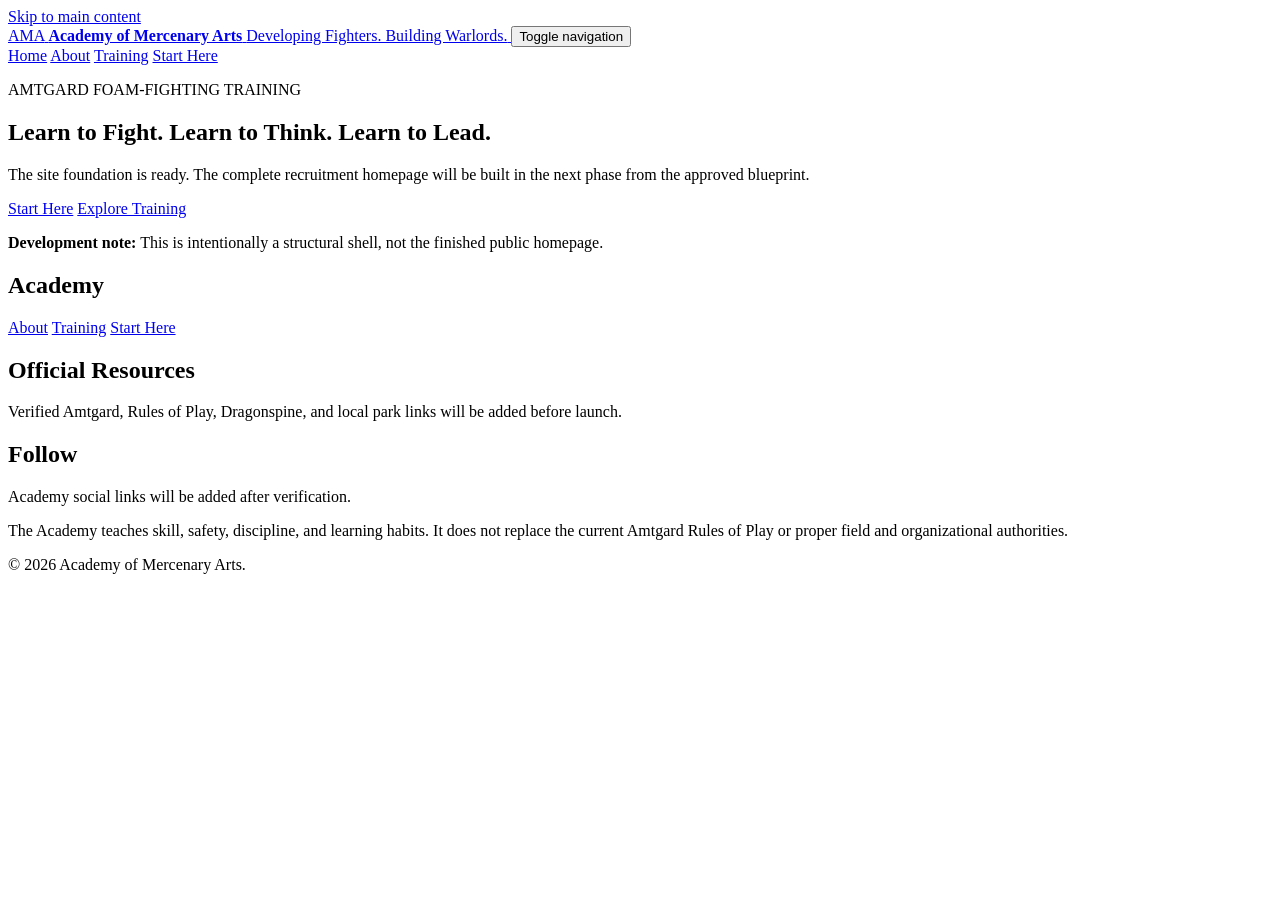
==== index.html @ 68602a32 "Add site foundation home shell" ====
<!doctype html>
<html lang="en">
<head>
  <meta charset="utf-8">
  <meta name="viewport" content="width=device-width, initial-scale=1">
  <meta name="description" content="Academy of Mercenary Arts — structured Amtgard foam-fighting training focused on safety, skill, strategy, teamwork, and leadership.">
  <title>Academy of Mercenary Arts | Amtgard Foam-Fighting Training</title>
  <link rel="icon" href="./favicon.svg" type="image/svg+xml">
  <link rel="stylesheet" href="./assets/css/site.css">
  <script defer src="./js/site.js"></script>
</head>
<body>
  <a class="skip-link" href="#main-content">Skip to main content</a>

  <header class="site-header" data-site-header>
    <div class="container header-inner">
      <a class="brand" href="./" aria-label="Academy of Mercenary Arts home">
        <span class="brand-mark" aria-hidden="true">AMA</span>
        <span class="brand-copy">
          <strong>Academy of Mercenary Arts</strong>
          <span>Developing Fighters. Building Warlords.</span>
        </span>
      </a>

      <button class="nav-toggle" type="button" aria-expanded="false" aria-controls="primary-nav">
        <span class="sr-only">Toggle navigation</span>
        <span aria-hidden="true"></span>
        <span aria-hidden="true"></span>
        <span aria-hidden="true"></span>
      </button>

      <nav class="primary-nav" id="primary-nav" aria-label="Primary">
        <a href="./" aria-current="page">Home</a>
        <a href="./about/">About</a>
        <a href="./training/">Training</a>
        <a class="button button-small" href="./start/">Start Here</a>
      </nav>
    </div>
  </header>

  <main id="main-content">
    <section class="development-shell">
      <div class="container">
        <p class="eyebrow">AMTGARD FOAM-FIGHTING TRAINING</p>
        <h1>Learn to Fight. Learn to Think. Learn to Lead.</h1>
        <p class="lede">The site foundation is ready. The complete recruitment homepage will be built in the next phase from the approved blueprint.</p>
        <div class="button-row">
          <a class="button" href="./start/">Start Here</a>
          <a class="button button-secondary" href="./training/">Explore Training</a>
        </div>
        <p class="dev-note"><strong>Development note:</strong> This is intentionally a structural shell, not the finished public homepage.</p>
      </div>
    </section>
  </main>

  <footer class="site-footer">
    <div class="container footer-grid">
      <section>
        <h2>Academy</h2>
        <a href="./about/">About</a>
        <a href="./training/">Training</a>
        <a href="./start/">Start Here</a>
      </section>
      <section>
        <h2>Official Resources</h2>
        <p>Verified Amtgard, Rules of Play, Dragonspine, and local park links will be added before launch.</p>
      </section>
      <section>
        <h2>Follow</h2>
        <p>Academy social links will be added after verification.</p>
      </section>
    </div>
    <div class="container footer-bottom">
      <p>The Academy teaches skill, safety, discipline, and learning habits. It does not replace the current Amtgard Rules of Play or proper field and organizational authorities.</p>
      <p>&copy; <span data-current-year>2026</span> Academy of Mercenary Arts.</p>
    </div>
  </footer>
</body>
</html>
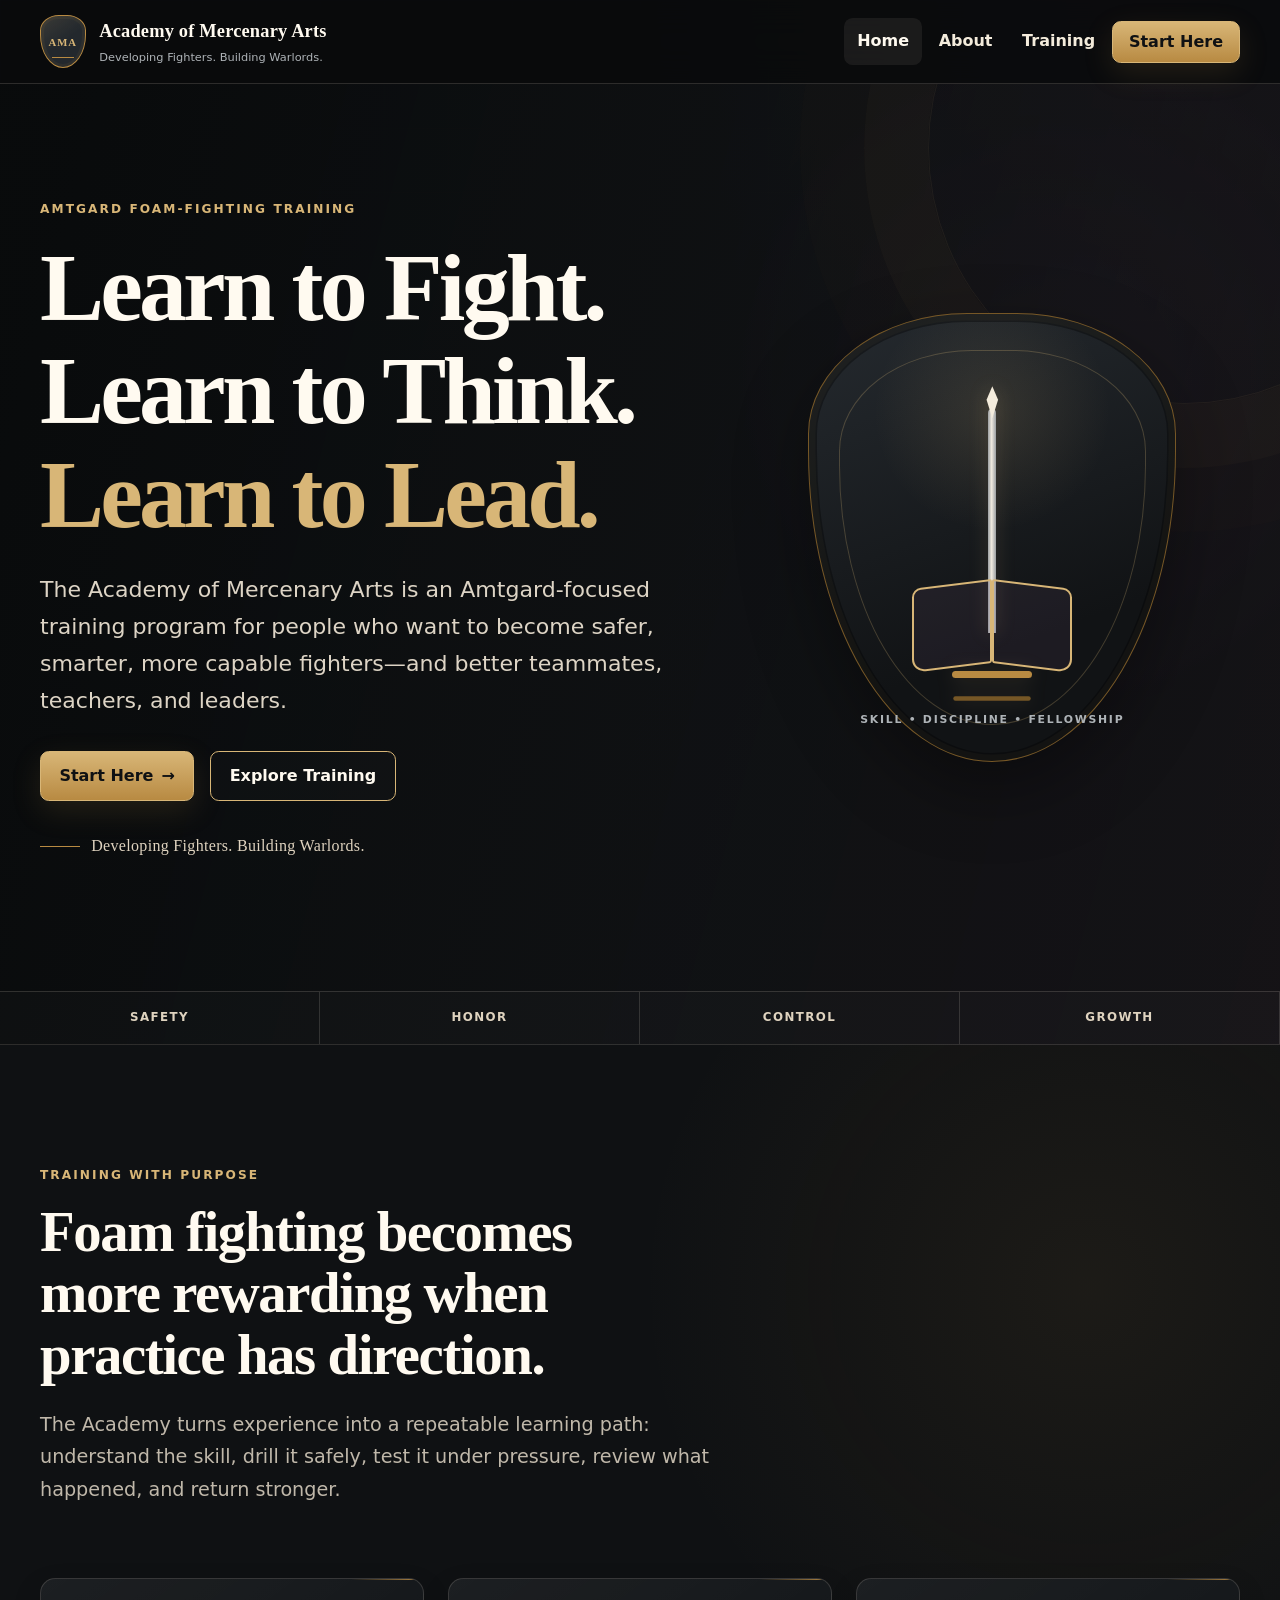
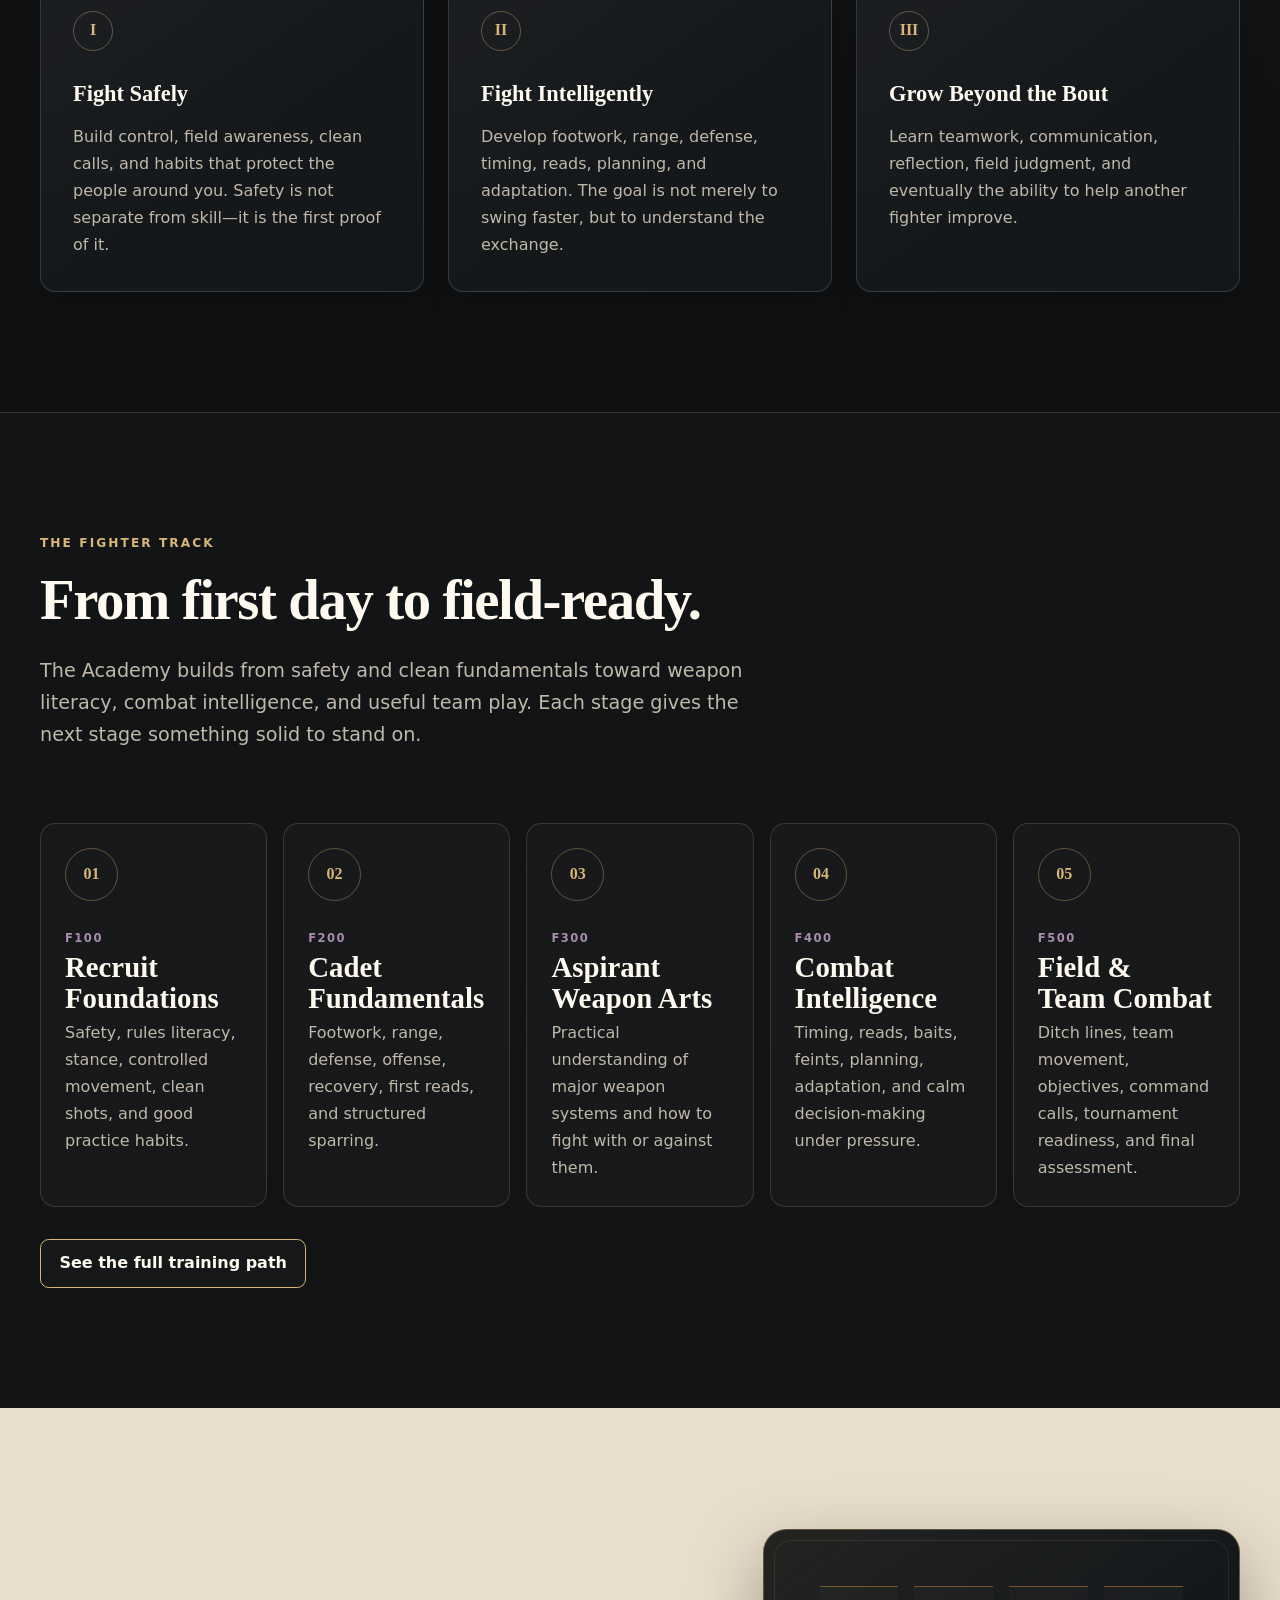
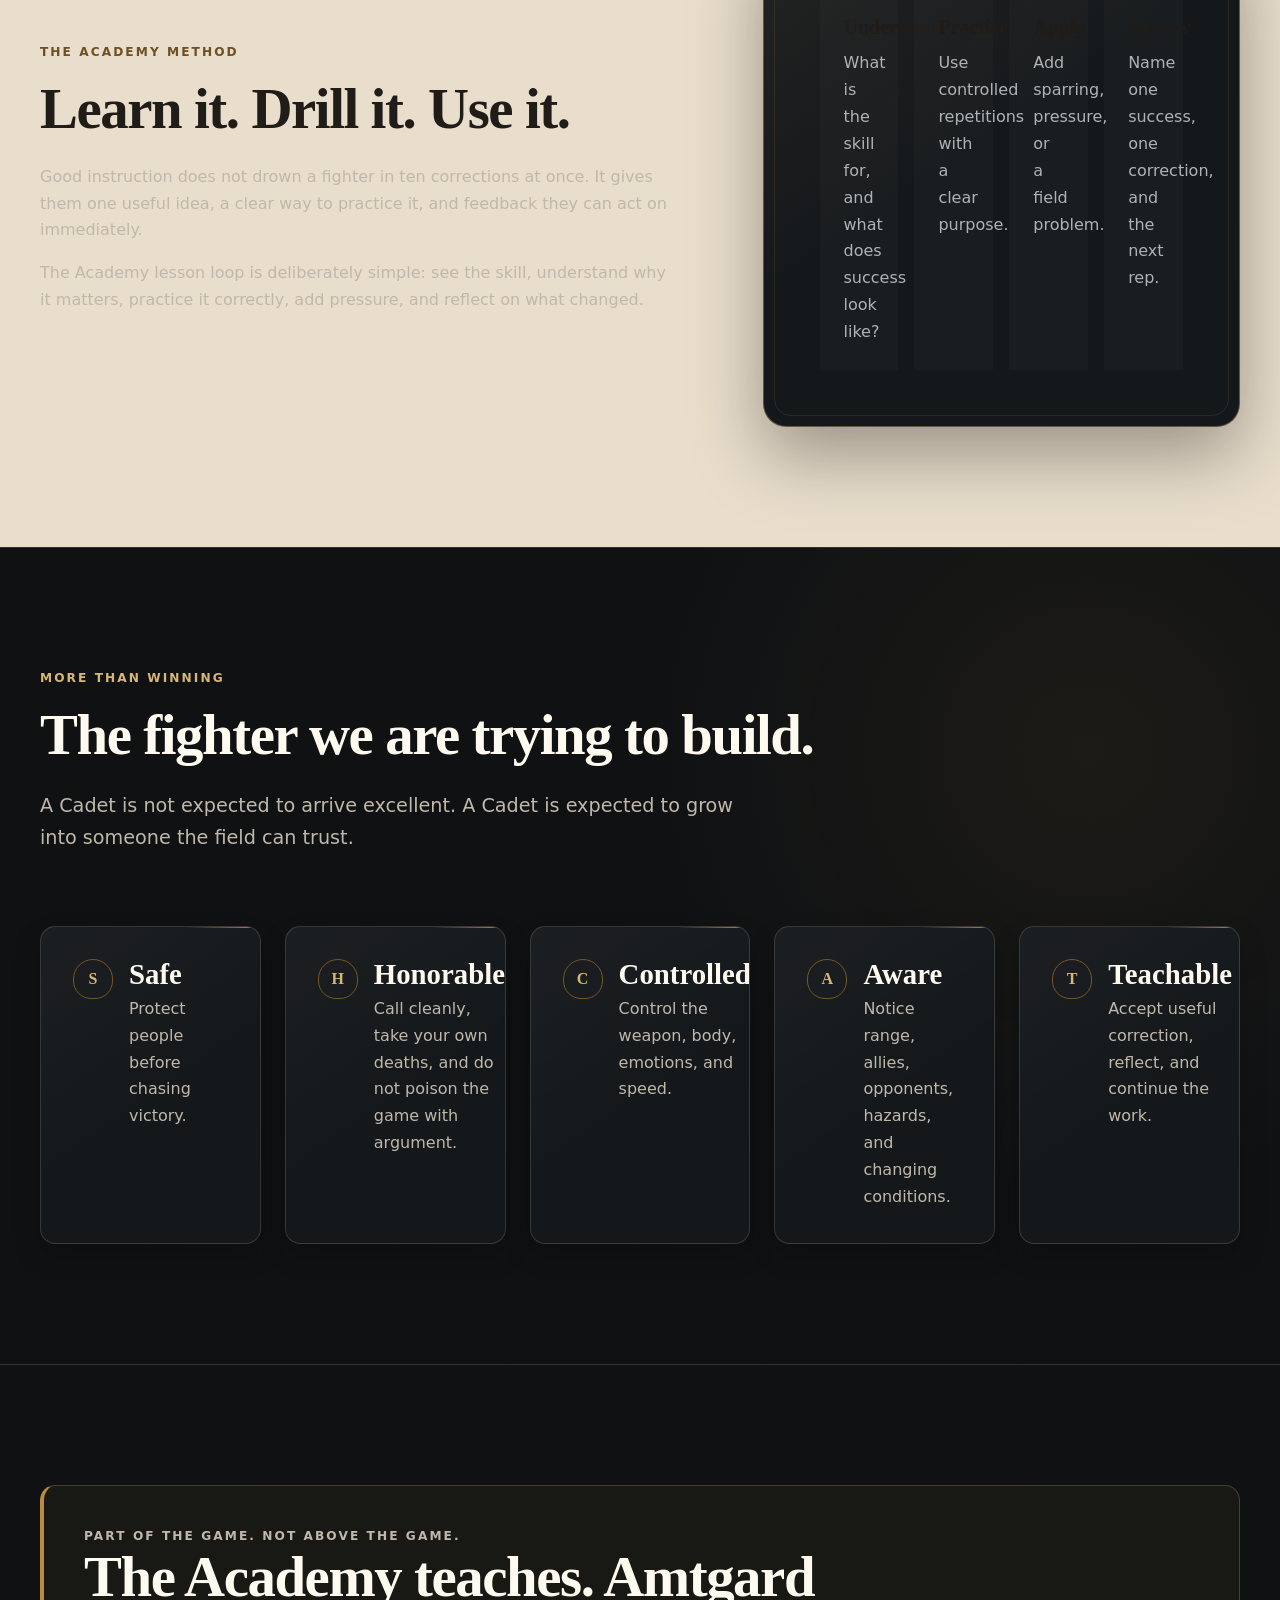
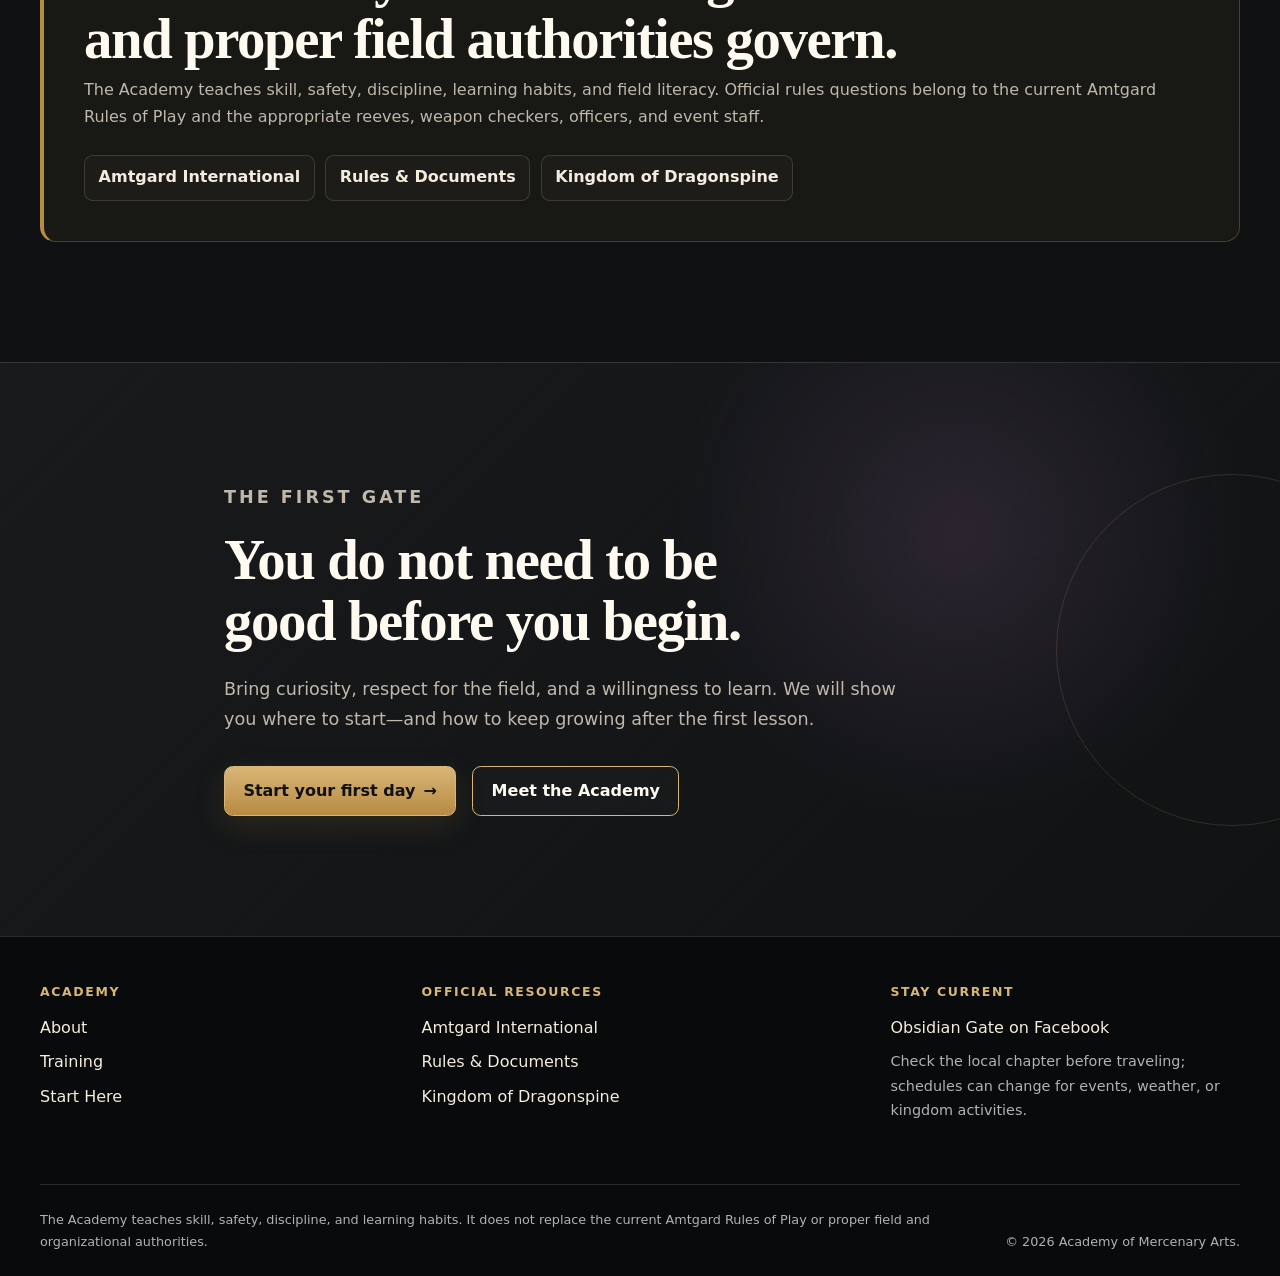
==== commit ba0ceba9: "Forge complete public homepage" ====
--- a/index.html
+++ b/index.html
@@ -3,7 +3,14 @@
 <head>
   <meta charset="utf-8">
   <meta name="viewport" content="width=device-width, initial-scale=1">
-  <meta name="description" content="Academy of Mercenary Arts — structured Amtgard foam-fighting training focused on safety, skill, strategy, teamwork, and leadership.">
+  <meta name="description" content="Structured Amtgard foam-fighting training focused on safety, skill, strategy, teamwork, and leadership at the Academy of Mercenary Arts.">
+  <meta property="og:type" content="website">
+  <meta property="og:site_name" content="Academy of Mercenary Arts">
+  <meta property="og:title" content="Academy of Mercenary Arts | Learn to Fight. Learn to Think. Learn to Lead.">
+  <meta property="og:description" content="Discover structured Amtgard foam-fighting training built around safety, skill, strategy, teamwork, and long-term growth.">
+  <meta property="og:url" content="https://blimblam666.github.io/AMARecruitmentSite/">
+  <meta name="theme-color" content="#0f1113">
+  <link rel="canonical" href="https://blimblam666.github.io/AMARecruitmentSite/">
   <title>Academy of Mercenary Arts | Amtgard Foam-Fighting Training</title>
   <link rel="icon" href="./favicon.svg" type="image/svg+xml">
   <link rel="stylesheet" href="./assets/css/site.css">
@@ -39,16 +46,214 @@
   </header>
 
   <main id="main-content">
-    <section class="development-shell">
-      <div class="container">
-        <p class="eyebrow">AMTGARD FOAM-FIGHTING TRAINING</p>
-        <h1>Learn to Fight. Learn to Think. Learn to Lead.</h1>
-        <p class="lede">The site foundation is ready. The complete recruitment homepage will be built in the next phase from the approved blueprint.</p>
+    <section class="hero">
+      <div class="container hero-grid">
+        <div class="hero-copy">
+          <p class="eyebrow">AMTGARD FOAM-FIGHTING TRAINING</p>
+          <h1>Learn to Fight. Learn to Think. <em>Learn to Lead.</em></h1>
+          <p class="lede">The Academy of Mercenary Arts is an Amtgard-focused training program for people who want to become safer, smarter, more capable fighters—and better teammates, teachers, and leaders.</p>
+          <div class="button-row">
+            <a class="button" href="./start/">Start Here <span aria-hidden="true">→</span></a>
+            <a class="button button-secondary" href="./training/">Explore Training</a>
+          </div>
+          <p class="hero-motto">Developing Fighters. Building Warlords.</p>
+        </div>
+
+        <div class="hero-visual" aria-hidden="true">
+          <div class="forge-seal">
+            <span class="sword-glyph"></span>
+            <span class="book-glyph"></span>
+            <span class="seal-caption">Skill • Discipline • Fellowship</span>
+          </div>
+        </div>
+      </div>
+
+      <div class="trust-strip" aria-label="Academy values">
+        <span>Safety</span>
+        <span>Honor</span>
+        <span>Control</span>
+        <span>Growth</span>
+      </div>
+    </section>
+
+    <section class="section section-dark">
+      <div class="container">
+        <div class="section-heading">
+          <p class="eyebrow">TRAINING WITH PURPOSE</p>
+          <h2>Foam fighting becomes more rewarding when practice has direction.</h2>
+          <p>The Academy turns experience into a repeatable learning path: understand the skill, drill it safely, test it under pressure, review what happened, and return stronger.</p>
+        </div>
+
+        <div class="card-grid three">
+          <article class="card feature-card">
+            <span class="card-number" aria-hidden="true">I</span>
+            <strong>Fight Safely</strong>
+            <p>Build control, field awareness, clean calls, and habits that protect the people around you. Safety is not separate from skill—it is the first proof of it.</p>
+          </article>
+
+          <article class="card feature-card">
+            <span class="card-number" aria-hidden="true">II</span>
+            <strong>Fight Intelligently</strong>
+            <p>Develop footwork, range, defense, timing, reads, planning, and adaptation. The goal is not merely to swing faster, but to understand the exchange.</p>
+          </article>
+
+          <article class="card feature-card">
+            <span class="card-number" aria-hidden="true">III</span>
+            <strong>Grow Beyond the Bout</strong>
+            <p>Learn teamwork, communication, reflection, field judgment, and eventually the ability to help another fighter improve.</p>
+          </article>
+        </div>
+      </div>
+    </section>
+
+    <section class="section section-soft">
+      <div class="container">
+        <div class="section-heading">
+          <p class="eyebrow">THE FIGHTER TRACK</p>
+          <h2>From first day to field-ready.</h2>
+          <p>The Academy builds from safety and clean fundamentals toward weapon literacy, combat intelligence, and useful team play. Each stage gives the next stage something solid to stand on.</p>
+        </div>
+
+        <div class="path" aria-label="Academy Fighter Track progression">
+          <article class="path-step">
+            <div>
+              <span class="path-code">F100</span>
+              <h3>Recruit Foundations</h3>
+              <p>Safety, rules literacy, stance, controlled movement, clean shots, and good practice habits.</p>
+            </div>
+          </article>
+
+          <article class="path-step">
+            <div>
+              <span class="path-code">F200</span>
+              <h3>Cadet Fundamentals</h3>
+              <p>Footwork, range, defense, offense, recovery, first reads, and structured sparring.</p>
+            </div>
+          </article>
+
+          <article class="path-step">
+            <div>
+              <span class="path-code">F300</span>
+              <h3>Aspirant Weapon Arts</h3>
+              <p>Practical understanding of major weapon systems and how to fight with or against them.</p>
+            </div>
+          </article>
+
+          <article class="path-step">
+            <div>
+              <span class="path-code">F400</span>
+              <h3>Combat Intelligence</h3>
+              <p>Timing, reads, baits, feints, planning, adaptation, and calm decision-making under pressure.</p>
+            </div>
+          </article>
+
+          <article class="path-step">
+            <div>
+              <span class="path-code">F500</span>
+              <h3>Field &amp; Team Combat</h3>
+              <p>Ditch lines, team movement, objectives, command calls, tournament readiness, and final assessment.</p>
+            </div>
+          </article>
+        </div>
+
         <div class="button-row">
-          <a class="button" href="./start/">Start Here</a>
-          <a class="button button-secondary" href="./training/">Explore Training</a>
-        </div>
-        <p class="dev-note"><strong>Development note:</strong> This is intentionally a structural shell, not the finished public homepage.</p>
+          <a class="button button-secondary" href="./training/">See the full training path</a>
+        </div>
+      </div>
+    </section>
+
+    <section class="section section-parchment">
+      <div class="container split">
+        <div class="text-block">
+          <p class="eyebrow">THE ACADEMY METHOD</p>
+          <h2>Learn it. Drill it. Use it.</h2>
+          <p>Good instruction does not drown a fighter in ten corrections at once. It gives them one useful idea, a clear way to practice it, and feedback they can act on immediately.</p>
+          <p>The Academy lesson loop is deliberately simple: see the skill, understand why it matters, practice it correctly, add pressure, and reflect on what changed.</p>
+        </div>
+
+        <div class="forge-panel">
+          <div class="process-grid">
+            <div class="process-step">
+              <strong>Understand</strong>
+              <span>What is the skill for, and what does success look like?</span>
+            </div>
+            <div class="process-step">
+              <strong>Practice</strong>
+              <span>Use controlled repetitions with a clear purpose.</span>
+            </div>
+            <div class="process-step">
+              <strong>Apply</strong>
+              <span>Add sparring, pressure, or a field problem.</span>
+            </div>
+            <div class="process-step">
+              <strong>Review</strong>
+              <span>Name one success, one correction, and the next rep.</span>
+            </div>
+          </div>
+        </div>
+      </div>
+    </section>
+
+    <section class="section section-dark">
+      <div class="container">
+        <div class="section-heading">
+          <p class="eyebrow">MORE THAN WINNING</p>
+          <h2>The fighter we are trying to build.</h2>
+          <p>A Cadet is not expected to arrive excellent. A Cadet is expected to grow into someone the field can trust.</p>
+        </div>
+
+        <div class="card-grid five">
+          <article class="card value-card">
+            <span class="value-mark" aria-hidden="true">S</span>
+            <div><h3>Safe</h3><p>Protect people before chasing victory.</p></div>
+          </article>
+          <article class="card value-card">
+            <span class="value-mark" aria-hidden="true">H</span>
+            <div><h3>Honorable</h3><p>Call cleanly, take your own deaths, and do not poison the game with argument.</p></div>
+          </article>
+          <article class="card value-card">
+            <span class="value-mark" aria-hidden="true">C</span>
+            <div><h3>Controlled</h3><p>Control the weapon, body, emotions, and speed.</p></div>
+          </article>
+          <article class="card value-card">
+            <span class="value-mark" aria-hidden="true">A</span>
+            <div><h3>Aware</h3><p>Notice range, allies, opponents, hazards, and changing conditions.</p></div>
+          </article>
+          <article class="card value-card">
+            <span class="value-mark" aria-hidden="true">T</span>
+            <div><h3>Teachable</h3><p>Accept useful correction, reflect, and continue the work.</p></div>
+          </article>
+        </div>
+      </div>
+    </section>
+
+    <section class="section section-soft">
+      <div class="container">
+        <div class="authority">
+          <div>
+            <p class="eyebrow">PART OF THE GAME. NOT ABOVE THE GAME.</p>
+            <h2>The Academy teaches. Amtgard and proper field authorities govern.</h2>
+            <p>The Academy teaches skill, safety, discipline, learning habits, and field literacy. Official rules questions belong to the current Amtgard Rules of Play and the appropriate reeves, weapon checkers, officers, and event staff.</p>
+          </div>
+
+          <div class="resource-links" aria-label="Official resources">
+            <a href="https://www.amtgard.com/" target="_blank" rel="noopener noreferrer">Amtgard International</a>
+            <a href="https://www.amtgard.com/documents" target="_blank" rel="noopener noreferrer">Rules &amp; Documents</a>
+            <a href="https://www.dragonspine.net/" target="_blank" rel="noopener noreferrer">Kingdom of Dragonspine</a>
+          </div>
+        </div>
+      </div>
+    </section>
+
+    <section class="section cta-band">
+      <div class="container cta-inner">
+        <p class="eyebrow">THE FIRST GATE</p>
+        <h2>You do not need to be good before you begin.</h2>
+        <p>Bring curiosity, respect for the field, and a willingness to learn. We will show you where to start—and how to keep growing after the first lesson.</p>
+        <div class="button-row">
+          <a class="button" href="./start/">Start your first day <span aria-hidden="true">→</span></a>
+          <a class="button button-secondary" href="./about/">Meet the Academy</a>
+        </div>
       </div>
     </section>
   </main>
@@ -61,15 +266,21 @@
         <a href="./training/">Training</a>
         <a href="./start/">Start Here</a>
       </section>
+
       <section>
         <h2>Official Resources</h2>
-        <p>Verified Amtgard, Rules of Play, Dragonspine, and local park links will be added before launch.</p>
+        <a href="https://www.amtgard.com/" target="_blank" rel="noopener noreferrer">Amtgard International</a>
+        <a href="https://www.amtgard.com/documents" target="_blank" rel="noopener noreferrer">Rules &amp; Documents</a>
+        <a href="https://www.dragonspine.net/" target="_blank" rel="noopener noreferrer">Kingdom of Dragonspine</a>
       </section>
+
       <section>
-        <h2>Follow</h2>
-        <p>Academy social links will be added after verification.</p>
+        <h2>Stay Current</h2>
+        <a href="https://www.facebook.com/groups/ObsidianGate" target="_blank" rel="noopener noreferrer">Obsidian Gate on Facebook</a>
+        <p>Check the local chapter before traveling; schedules can change for events, weather, or kingdom activities.</p>
       </section>
     </div>
+
     <div class="container footer-bottom">
       <p>The Academy teaches skill, safety, discipline, and learning habits. It does not replace the current Amtgard Rules of Play or proper field and organizational authorities.</p>
       <p>&copy; <span data-current-year>2026</span> Academy of Mercenary Arts.</p>
--- a/assets/css/site.css
+++ b/assets/css/site.css
@@ -0,0 +1,1622 @@
+:root {
+  --ink-1000: #090b0c;
+  --ink-950: #0f1113;
+  --ink-900: #15181b;
+  --ink-850: #1b1f23;
+  --ink-800: #23282d;
+  --iron-700: #484f56;
+  --iron-500: #747b82;
+  --iron-300: #aeb3b7;
+  --bone-50: #fffaf0;
+  --bone-100: #f4ecdc;
+  --bone-200: #dfd3bf;
+  --brass-700: #765726;
+  --brass-500: #b88a42;
+  --brass-300: #d8b677;
+  --brass-200: #e8cf9e;
+  --thistle-700: #4e3853;
+  --thistle-500: #77577f;
+  --thistle-300: #a98cb0;
+  --moss-500: #6f826a;
+  --text: var(--bone-100);
+  --muted: #c0b8aa;
+  --text-dark: var(--ink-950);
+  --surface: var(--ink-900);
+  --surface-raised: var(--ink-850);
+  --surface-soft: rgba(255, 250, 240, 0.035);
+  --border: rgba(244, 236, 220, 0.15);
+  --border-strong: rgba(216, 182, 119, 0.38);
+  --shadow-sm: 0 12px 28px rgba(0, 0, 0, 0.18);
+  --shadow-lg: 0 28px 70px rgba(0, 0, 0, 0.34);
+  --radius-sm: 0.55rem;
+  --radius-md: 0.95rem;
+  --radius-lg: 1.45rem;
+  --radius-xl: 2rem;
+  --max-width: 75rem;
+  --measure: 46rem;
+  --space-1: 0.4rem;
+  --space-2: 0.75rem;
+  --space-3: 1rem;
+  --space-4: 1.5rem;
+  --space-5: 2rem;
+  --space-6: 3rem;
+  --space-7: 4.5rem;
+  --space-8: 6.5rem;
+  --font-display: Georgia, "Times New Roman", serif;
+  --font-body: Inter, ui-sans-serif, system-ui, -apple-system, BlinkMacSystemFont, "Segoe UI", sans-serif;
+}
+
+*,
+*::before,
+*::after {
+  box-sizing: border-box;
+}
+
+html {
+  color-scheme: dark;
+  scroll-behavior: smooth;
+}
+
+body {
+  margin: 0;
+  min-height: 100vh;
+  background:
+    radial-gradient(circle at 88% 0%, rgba(119, 87, 127, 0.16), transparent 30rem),
+    linear-gradient(180deg, var(--ink-950), var(--ink-1000));
+  color: var(--text);
+  font-family: var(--font-body);
+  font-size: 1rem;
+  line-height: 1.68;
+  text-rendering: optimizeLegibility;
+}
+
+body::before {
+  position: fixed;
+  z-index: -1;
+  inset: 0;
+  background-image:
+    linear-gradient(rgba(244, 236, 220, 0.017) 1px, transparent 1px),
+    linear-gradient(90deg, rgba(244, 236, 220, 0.017) 1px, transparent 1px);
+  background-size: 4rem 4rem;
+  content: "";
+  mask-image: linear-gradient(to bottom, black, transparent 70%);
+  pointer-events: none;
+}
+
+img,
+svg {
+  display: block;
+  max-width: 100%;
+}
+
+a {
+  color: var(--brass-300);
+  text-decoration-thickness: 0.08em;
+  text-underline-offset: 0.22em;
+}
+
+a:hover {
+  color: var(--bone-50);
+}
+
+button,
+input,
+textarea,
+select {
+  font: inherit;
+}
+
+button,
+a {
+  -webkit-tap-highlight-color: transparent;
+}
+
+:focus-visible {
+  outline: 3px solid var(--brass-300);
+  outline-offset: 4px;
+}
+
+::selection {
+  background: var(--thistle-500);
+  color: var(--bone-50);
+}
+
+h1,
+h2,
+h3,
+h4 {
+  margin-top: 0;
+  color: var(--bone-50);
+  font-family: var(--font-display);
+  line-height: 1.08;
+  text-wrap: balance;
+}
+
+h1 {
+  max-width: 15ch;
+  margin-bottom: var(--space-4);
+  font-size: clamp(2.75rem, 8vw, 6rem);
+  letter-spacing: -0.04em;
+}
+
+h2 {
+  margin-bottom: var(--space-4);
+  font-size: clamp(2rem, 4.8vw, 3.55rem);
+  letter-spacing: -0.025em;
+}
+
+h3 {
+  margin-bottom: var(--space-2);
+  font-size: clamp(1.3rem, 2.6vw, 1.8rem);
+}
+
+h4 {
+  margin-bottom: var(--space-2);
+  font-size: 1.1rem;
+}
+
+p {
+  margin-top: 0;
+}
+
+ul,
+ol {
+  padding-left: 1.25rem;
+}
+
+strong {
+  color: var(--bone-50);
+}
+
+.container {
+  width: min(calc(100% - 2rem), var(--max-width));
+  margin-inline: auto;
+}
+
+.narrow {
+  max-width: var(--measure);
+}
+
+.section {
+  position: relative;
+  padding-block: clamp(4.5rem, 10vw, 7.5rem);
+}
+
+.section + .section {
+  border-top: 1px solid var(--border);
+}
+
+.section-dark {
+  background:
+    radial-gradient(circle at 85% 25%, rgba(184, 138, 66, 0.08), transparent 28rem),
+    var(--ink-950);
+}
+
+.section-soft {
+  background: rgba(255, 250, 240, 0.025);
+}
+
+.section-parchment {
+  color: #383129;
+  background:
+    linear-gradient(rgba(255,255,255,.15), rgba(255,255,255,.15)),
+    #e5d8c3;
+}
+
+.section-parchment h2,
+.section-parchment h3,
+.section-parchment strong {
+  color: #201c18;
+}
+
+.section-parchment .eyebrow {
+  color: #6e5022;
+}
+
+.section-parchment a {
+  color: #61451d;
+}
+
+.section-heading {
+  max-width: 52rem;
+  margin-bottom: clamp(2.5rem, 6vw, 4.5rem);
+}
+
+.section-heading > p:not(.eyebrow) {
+  max-width: 44rem;
+  color: var(--muted);
+  font-size: clamp(1.04rem, 2vw, 1.2rem);
+}
+
+.section-parchment .section-heading > p:not(.eyebrow) {
+  color: #5d5144;
+}
+
+.eyebrow {
+  margin-bottom: var(--space-3);
+  color: var(--brass-300);
+  font-size: 0.76rem;
+  font-weight: 900;
+  letter-spacing: 0.17em;
+  text-transform: uppercase;
+}
+
+.lede {
+  max-width: 47rem;
+  color: #ddd4c5;
+  font-size: clamp(1.1rem, 2.4vw, 1.38rem);
+}
+
+.microcopy {
+  color: var(--iron-300);
+  font-size: 0.86rem;
+}
+
+.rule {
+  width: 5rem;
+  height: 1px;
+  margin-block: var(--space-4);
+  border: 0;
+  background: linear-gradient(90deg, var(--brass-300), transparent);
+}
+
+.sr-only {
+  position: absolute;
+  width: 1px;
+  height: 1px;
+  padding: 0;
+  margin: -1px;
+  overflow: hidden;
+  white-space: nowrap;
+  border: 0;
+  clip: rect(0, 0, 0, 0);
+}
+
+.skip-link {
+  position: fixed;
+  z-index: 1000;
+  top: var(--space-3);
+  left: var(--space-3);
+  transform: translateY(-180%);
+  padding: 0.7rem 1rem;
+  border-radius: var(--radius-sm);
+  background: var(--bone-50);
+  color: var(--ink-950);
+  font-weight: 800;
+  text-decoration: none;
+}
+
+.skip-link:focus {
+  transform: translateY(0);
+}
+
+/* Header */
+
+.site-header {
+  position: sticky;
+  z-index: 100;
+  top: 0;
+  border-bottom: 1px solid var(--border);
+  background: rgba(9, 11, 12, 0.9);
+  backdrop-filter: blur(18px);
+}
+
+.header-inner {
+  position: relative;
+  display: flex;
+  min-height: 5.2rem;
+  align-items: center;
+  justify-content: space-between;
+  gap: var(--space-3);
+}
+
+.brand {
+  display: inline-flex;
+  align-items: center;
+  gap: 0.85rem;
+  color: var(--bone-50);
+  text-decoration: none;
+}
+
+.brand:hover {
+  color: var(--bone-50);
+}
+
+.brand-mark {
+  position: relative;
+  display: grid;
+  width: 2.85rem;
+  aspect-ratio: 0.86;
+  place-items: center;
+  overflow: hidden;
+  border: 1px solid var(--brass-500);
+  border-radius: 45% 45% 55% 55% / 32% 32% 68% 68%;
+  background:
+    linear-gradient(145deg, rgba(216,182,119,.13), transparent 50%),
+    var(--ink-800);
+  color: var(--brass-300);
+  font-family: var(--font-display);
+  font-size: 0.67rem;
+  font-weight: 900;
+  letter-spacing: 0.09em;
+  box-shadow: inset 0 0 0 3px rgba(184, 138, 66, 0.07);
+}
+
+.brand-mark::after {
+  position: absolute;
+  right: 25%;
+  bottom: 18%;
+  left: 25%;
+  height: 1px;
+  background: var(--brass-500);
+  content: "";
+}
+
+.brand-copy {
+  display: grid;
+  gap: 0.08rem;
+}
+
+.brand-copy strong {
+  font-family: var(--font-display);
+  font-size: clamp(0.95rem, 3vw, 1.15rem);
+  letter-spacing: 0.01em;
+}
+
+.brand-copy span {
+  color: var(--iron-300);
+  font-size: 0.71rem;
+}
+
+.nav-toggle {
+  display: grid;
+  width: 2.8rem;
+  height: 2.8rem;
+  place-content: center;
+  gap: 0.29rem;
+  border: 1px solid var(--border);
+  border-radius: var(--radius-sm);
+  background: var(--surface-raised);
+  color: var(--bone-50);
+  cursor: pointer;
+}
+
+.nav-toggle > span:not(.sr-only) {
+  width: 1.25rem;
+  height: 2px;
+  background: currentColor;
+}
+
+.primary-nav {
+  position: absolute;
+  top: calc(100% + 1px);
+  right: 1rem;
+  left: 1rem;
+  display: none;
+  padding: var(--space-3);
+  border: 1px solid var(--border);
+  border-top: 0;
+  border-radius: 0 0 var(--radius-md) var(--radius-md);
+  background: var(--ink-900);
+  box-shadow: var(--shadow-lg);
+}
+
+.primary-nav[data-open="true"] {
+  display: grid;
+}
+
+.primary-nav > a:not(.button) {
+  padding: 0.8rem;
+  border-radius: var(--radius-sm);
+  color: var(--bone-100);
+  font-weight: 750;
+  text-decoration: none;
+}
+
+.primary-nav > a:not(.button):hover,
+.primary-nav > a:not(.button)[aria-current="page"] {
+  background: rgba(244, 236, 220, 0.07);
+  color: var(--bone-50);
+}
+
+/* Buttons */
+
+.button-row {
+  display: flex;
+  flex-wrap: wrap;
+  gap: var(--space-3);
+  margin-top: var(--space-5);
+}
+
+.button {
+  display: inline-flex;
+  min-height: 3.1rem;
+  align-items: center;
+  justify-content: center;
+  gap: 0.5rem;
+  padding: 0.75rem 1.15rem;
+  border: 1px solid var(--brass-300);
+  border-radius: var(--radius-sm);
+  background: linear-gradient(180deg, var(--brass-300), var(--brass-500));
+  color: var(--ink-950);
+  font-weight: 900;
+  line-height: 1;
+  text-decoration: none;
+  box-shadow: 0 10px 30px rgba(184, 138, 66, 0.15);
+}
+
+.button:hover {
+  background: var(--brass-300);
+  color: var(--ink-950);
+  transform: translateY(-1px);
+}
+
+.button-secondary {
+  background: rgba(255,255,255,.015);
+  color: var(--bone-50);
+  box-shadow: none;
+}
+
+.button-secondary:hover {
+  background: rgba(216, 182, 119, 0.1);
+  color: var(--bone-50);
+}
+
+.button-small {
+  min-height: 2.55rem;
+  padding-inline: 1rem;
+}
+
+/* Hero */
+
+.hero {
+  position: relative;
+  overflow: hidden;
+  border-bottom: 1px solid var(--border);
+  background:
+    linear-gradient(105deg, rgba(9,11,12,.98) 5%, rgba(15,17,19,.9) 52%, rgba(23,20,24,.78) 100%),
+    radial-gradient(circle at 82% 30%, rgba(119,87,127,.27), transparent 22rem);
+}
+
+.hero::before,
+.page-hero::before {
+  position: absolute;
+  width: 32rem;
+  height: 32rem;
+  border: 1px solid rgba(216, 182, 119, 0.08);
+  border-radius: 50%;
+  content: "";
+  pointer-events: none;
+}
+
+.hero::before {
+  top: -12rem;
+  right: -10rem;
+  box-shadow:
+    0 0 0 4rem rgba(216, 182, 119, 0.018),
+    0 0 0 8rem rgba(216, 182, 119, 0.012);
+}
+
+.hero-grid {
+  display: grid;
+  min-height: min(47rem, calc(100vh - 5.2rem));
+  align-items: center;
+  gap: var(--space-6);
+  padding-block: clamp(4.75rem, 9vw, 8rem);
+}
+
+.hero-copy {
+  position: relative;
+  z-index: 2;
+}
+
+.hero-copy h1 em {
+  color: var(--brass-300);
+  font-style: normal;
+}
+
+.hero-motto {
+  display: inline-flex;
+  align-items: center;
+  gap: 0.7rem;
+  margin-top: var(--space-5);
+  color: var(--bone-200);
+  font-family: var(--font-display);
+  font-size: 1rem;
+  letter-spacing: 0.02em;
+}
+
+.hero-motto::before {
+  width: 2.5rem;
+  height: 1px;
+  background: var(--brass-500);
+  content: "";
+}
+
+.hero-visual {
+  position: relative;
+  display: grid;
+  min-height: 26rem;
+  place-items: center;
+  isolation: isolate;
+}
+
+.forge-seal {
+  position: relative;
+  display: grid;
+  width: min(78vw, 23rem);
+  aspect-ratio: 0.82;
+  place-items: center;
+  border: 1px solid var(--brass-700);
+  border-radius: 45% 45% 52% 52% / 28% 28% 72% 72%;
+  background:
+    radial-gradient(circle at 50% 22%, rgba(216,182,119,.13), transparent 30%),
+    linear-gradient(160deg, #252a2f, #111315 70%);
+  box-shadow:
+    inset 0 0 0 0.4rem rgba(216,182,119,.035),
+    inset 0 0 0 0.5rem rgba(0,0,0,.35),
+    var(--shadow-lg);
+}
+
+.forge-seal::before {
+  position: absolute;
+  inset: 8%;
+  border: 1px solid rgba(216,182,119,.25);
+  border-radius: inherit;
+  content: "";
+}
+
+.sword-glyph {
+  position: relative;
+  width: 0.5rem;
+  height: 14rem;
+  border-radius: 999px 999px 30% 30%;
+  background: linear-gradient(90deg, #9b9fa2, #f0eadf 45%, #9b9fa2);
+  transform: translateY(-1rem);
+  filter: drop-shadow(0 0 0.55rem rgba(216,182,119,.2));
+}
+
+.sword-glyph::before {
+  position: absolute;
+  top: -1.45rem;
+  left: 50%;
+  width: 2rem;
+  height: 2rem;
+  background: var(--bone-100);
+  clip-path: polygon(50% 0, 68% 42%, 50% 100%, 32% 42%);
+  content: "";
+  transform: translateX(-50%);
+}
+
+.sword-glyph::after {
+  position: absolute;
+  bottom: -2.8rem;
+  left: 50%;
+  width: 5rem;
+  height: 0.45rem;
+  border-radius: 999px;
+  background: var(--brass-500);
+  box-shadow: 0 1.5rem 0 -0.08rem var(--brass-700);
+  content: "";
+  transform: translateX(-50%);
+}
+
+.book-glyph {
+  position: absolute;
+  bottom: 22%;
+  left: 50%;
+  width: 10rem;
+  height: 5.25rem;
+  transform: translateX(-50%);
+}
+
+.book-glyph::before,
+.book-glyph::after {
+  position: absolute;
+  top: 0;
+  bottom: 0;
+  width: 50%;
+  border: 2px solid var(--brass-300);
+  background: rgba(119,87,127,.13);
+  content: "";
+}
+
+.book-glyph::before {
+  right: 50%;
+  border-radius: 0.55rem 0.15rem 0.15rem 0.85rem;
+  transform: skewY(-7deg);
+  transform-origin: right bottom;
+}
+
+.book-glyph::after {
+  left: 50%;
+  border-radius: 0.15rem 0.55rem 0.85rem 0.15rem;
+  transform: skewY(7deg);
+  transform-origin: left bottom;
+}
+
+.seal-caption {
+  position: absolute;
+  bottom: 7%;
+  width: 80%;
+  color: var(--iron-300);
+  font-size: 0.68rem;
+  font-weight: 800;
+  letter-spacing: 0.16em;
+  text-align: center;
+  text-transform: uppercase;
+}
+
+.trust-strip {
+  display: grid;
+  grid-template-columns: repeat(2, 1fr);
+  border-top: 1px solid var(--border);
+  background: rgba(255,255,255,.018);
+}
+
+.trust-strip span {
+  padding: 1rem;
+  border-right: 1px solid var(--border);
+  border-bottom: 1px solid var(--border);
+  color: var(--bone-200);
+  font-size: 0.74rem;
+  font-weight: 900;
+  letter-spacing: 0.12em;
+  text-align: center;
+  text-transform: uppercase;
+}
+
+/* Page hero */
+
+.page-hero {
+  position: relative;
+  overflow: hidden;
+  padding-block: clamp(5rem, 11vw, 8.5rem);
+  border-bottom: 1px solid var(--border);
+  background:
+    radial-gradient(circle at 80% 45%, rgba(119,87,127,.18), transparent 24rem),
+    linear-gradient(135deg, #121517, #0b0d0e);
+}
+
+.page-hero::before {
+  top: -16rem;
+  right: -8rem;
+}
+
+.page-hero .lede {
+  margin-bottom: 0;
+}
+
+/* Cards */
+
+.card-grid {
+  display: grid;
+  gap: var(--space-4);
+}
+
+.card {
+  position: relative;
+  padding: clamp(1.4rem, 3vw, 2rem);
+  overflow: hidden;
+  border: 1px solid var(--border);
+  border-radius: var(--radius-md);
+  background:
+    linear-gradient(145deg, rgba(255,255,255,.03), transparent 55%),
+    var(--surface);
+  box-shadow: var(--shadow-sm);
+}
+
+.card::after {
+  position: absolute;
+  top: 0;
+  right: 0;
+  width: 4.5rem;
+  height: 1px;
+  background: linear-gradient(90deg, transparent, var(--brass-500));
+  content: "";
+}
+
+.card p:last-child,
+.card ul:last-child {
+  margin-bottom: 0;
+}
+
+.card p {
+  color: var(--muted);
+}
+
+.card-kicker {
+  margin-bottom: var(--space-2);
+  color: var(--brass-300);
+  font-size: 0.72rem;
+  font-weight: 900;
+  letter-spacing: 0.14em;
+  text-transform: uppercase;
+}
+
+.card-number {
+  display: inline-grid;
+  width: 2.5rem;
+  height: 2.5rem;
+  margin-bottom: var(--space-4);
+  place-items: center;
+  border: 1px solid var(--border-strong);
+  border-radius: 50%;
+  color: var(--brass-300);
+  font-family: var(--font-display);
+  font-weight: 800;
+}
+
+.feature-card {
+  min-height: 100%;
+}
+
+.feature-card strong {
+  display: block;
+  margin-bottom: var(--space-2);
+  font-family: var(--font-display);
+  font-size: 1.4rem;
+}
+
+.value-card {
+  display: grid;
+  grid-template-columns: auto 1fr;
+  gap: var(--space-3);
+  align-items: start;
+}
+
+.value-mark {
+  display: grid;
+  width: 2.5rem;
+  height: 2.5rem;
+  place-items: center;
+  border: 1px solid var(--brass-700);
+  border-radius: 50% 50% 45% 45%;
+  color: var(--brass-300);
+  font-family: var(--font-display);
+  font-weight: 900;
+}
+
+.value-card h3 {
+  margin-bottom: 0.35rem;
+}
+
+.value-card p {
+  margin: 0;
+  color: var(--muted);
+}
+
+/* Training path */
+
+.path {
+  display: grid;
+  gap: var(--space-3);
+  counter-reset: tier;
+}
+
+.path-step {
+  position: relative;
+  display: grid;
+  grid-template-columns: auto 1fr;
+  gap: var(--space-4);
+  padding: var(--space-4);
+  border: 1px solid var(--border);
+  border-radius: var(--radius-md);
+  background: rgba(255,255,255,.022);
+}
+
+.path-step::before {
+  display: grid;
+  width: 3.3rem;
+  height: 3.3rem;
+  place-items: center;
+  border: 1px solid var(--border-strong);
+  border-radius: 50%;
+  color: var(--brass-300);
+  content: counter(tier, decimal-leading-zero);
+  counter-increment: tier;
+  font-family: var(--font-display);
+  font-size: 1rem;
+  font-weight: 900;
+}
+
+.path-step h3 {
+  margin-bottom: 0.4rem;
+}
+
+.path-step p {
+  margin: 0;
+  color: var(--muted);
+}
+
+.path-code {
+  display: block;
+  margin-bottom: 0.2rem;
+  color: var(--thistle-300);
+  font-size: 0.72rem;
+  font-weight: 900;
+  letter-spacing: 0.13em;
+  text-transform: uppercase;
+}
+
+/* Process */
+
+.process-grid {
+  display: grid;
+  gap: var(--space-3);
+}
+
+.process-step {
+  padding: var(--space-4);
+  border-top: 1px solid var(--brass-700);
+  background: rgba(255,255,255,.018);
+}
+
+.process-step strong {
+  display: block;
+  margin-bottom: 0.35rem;
+  font-family: var(--font-display);
+  font-size: 1.25rem;
+}
+
+.process-step span {
+  color: var(--iron-300);
+}
+
+/* Split layouts */
+
+.split {
+  display: grid;
+  gap: clamp(2.5rem, 7vw, 6rem);
+  align-items: center;
+}
+
+.text-block p {
+  color: var(--muted);
+}
+
+.text-block p:last-child {
+  margin-bottom: 0;
+}
+
+.forge-panel {
+  position: relative;
+  padding: clamp(2rem, 5vw, 3.5rem);
+  overflow: hidden;
+  border: 1px solid var(--border-strong);
+  border-radius: var(--radius-lg);
+  background:
+    linear-gradient(145deg, rgba(216,182,119,.07), transparent 44%),
+    var(--surface);
+  box-shadow: var(--shadow-lg);
+}
+
+.forge-panel::before {
+  position: absolute;
+  inset: 0.65rem;
+  border: 1px solid rgba(216,182,119,.11);
+  border-radius: calc(var(--radius-lg) - .4rem);
+  content: "";
+  pointer-events: none;
+}
+
+.forge-panel > * {
+  position: relative;
+}
+
+.quote-panel blockquote {
+  margin: 0;
+  color: var(--bone-50);
+  font-family: var(--font-display);
+  font-size: clamp(1.35rem, 3vw, 2rem);
+  line-height: 1.42;
+}
+
+.quote-panel blockquote p {
+  margin-bottom: 0.65rem;
+}
+
+.quote-panel cite {
+  display: block;
+  margin-top: var(--space-4);
+  color: var(--brass-300);
+  font-family: var(--font-body);
+  font-size: 0.78rem;
+  font-style: normal;
+  font-weight: 900;
+  letter-spacing: 0.14em;
+  text-transform: uppercase;
+}
+
+/* Authority */
+
+.authority {
+  display: grid;
+  gap: var(--space-4);
+  padding: clamp(1.6rem, 4vw, 2.5rem);
+  border: 1px solid rgba(216,182,119,.25);
+  border-left: 4px solid var(--brass-500);
+  border-radius: var(--radius-md);
+  background: rgba(184,138,66,.055);
+}
+
+.authority h2,
+.authority h3 {
+  margin-bottom: 0.5rem;
+}
+
+.authority p {
+  margin: 0;
+  color: var(--muted);
+}
+
+.resource-links {
+  display: flex;
+  flex-wrap: wrap;
+  gap: 0.65rem;
+}
+
+.resource-links a {
+  display: inline-flex;
+  min-height: 2.65rem;
+  align-items: center;
+  padding: 0.55rem 0.85rem;
+  border: 1px solid var(--border);
+  border-radius: var(--radius-sm);
+  background: rgba(255,255,255,.025);
+  color: var(--bone-100);
+  font-weight: 800;
+  text-decoration: none;
+}
+
+.resource-links a:hover {
+  border-color: var(--brass-500);
+  color: var(--bone-50);
+}
+
+/* Banners / CTA */
+
+.cta-band {
+  position: relative;
+  overflow: hidden;
+  background:
+    radial-gradient(circle at 75% 30%, rgba(119,87,127,.24), transparent 18rem),
+    linear-gradient(135deg, #181a1c, #101214);
+}
+
+.cta-band::after {
+  position: absolute;
+  top: 50%;
+  right: -8rem;
+  width: 22rem;
+  height: 22rem;
+  border: 1px solid rgba(216,182,119,.16);
+  border-radius: 50%;
+  content: "";
+  transform: translateY(-50%);
+}
+
+.cta-inner {
+  position: relative;
+  z-index: 2;
+  max-width: 52rem;
+}
+
+.cta-inner p {
+  max-width: 44rem;
+  color: var(--muted);
+  font-size: 1.1rem;
+}
+
+/* About */
+
+.standard-grid {
+  display: grid;
+  gap: var(--space-3);
+}
+
+.role-grid {
+  display: grid;
+  gap: var(--space-4);
+}
+
+.role-card {
+  padding: clamp(1.6rem, 4vw, 2.4rem);
+  border: 1px solid var(--border);
+  border-radius: var(--radius-lg);
+  background: var(--surface);
+}
+
+.role-card .role-label {
+  color: var(--brass-300);
+  font-size: 0.72rem;
+  font-weight: 900;
+  letter-spacing: 0.15em;
+  text-transform: uppercase;
+}
+
+.role-card p:last-child {
+  margin-bottom: 0;
+}
+
+/* Training */
+
+.tier-grid {
+  display: grid;
+  gap: var(--space-4);
+}
+
+.tier-card {
+  display: grid;
+  gap: var(--space-3);
+  padding: clamp(1.4rem, 3vw, 2rem);
+  border: 1px solid var(--border);
+  border-radius: var(--radius-md);
+  background: linear-gradient(145deg, rgba(255,255,255,.028), transparent);
+}
+
+.tier-code {
+  width: fit-content;
+  padding: 0.35rem 0.55rem;
+  border: 1px solid var(--border-strong);
+  border-radius: 999px;
+  color: var(--brass-300);
+  font-size: 0.72rem;
+  font-weight: 900;
+  letter-spacing: 0.12em;
+}
+
+.tier-card ul {
+  display: grid;
+  gap: 0.35rem;
+  margin: 0;
+  color: var(--muted);
+}
+
+.spotlight-grid {
+  display: grid;
+  gap: var(--space-3);
+}
+
+.course-card {
+  position: relative;
+  padding: var(--space-4);
+  border: 1px solid var(--border);
+  border-radius: var(--radius-md);
+  background: var(--surface);
+}
+
+.course-card::before {
+  position: absolute;
+  top: 0;
+  left: 0;
+  width: 4rem;
+  height: 3px;
+  background: var(--thistle-500);
+  content: "";
+}
+
+.course-code {
+  margin-bottom: 0.45rem;
+  color: var(--brass-300);
+  font-size: 0.73rem;
+  font-weight: 900;
+  letter-spacing: 0.14em;
+}
+
+.course-card p {
+  margin-bottom: 0;
+  color: var(--muted);
+}
+
+.method-strip {
+  display: grid;
+  border: 1px solid var(--border);
+  border-radius: var(--radius-md);
+  overflow: hidden;
+}
+
+.method-strip span {
+  position: relative;
+  padding: 1rem;
+  border-bottom: 1px solid var(--border);
+  background: rgba(255,255,255,.02);
+  color: var(--bone-100);
+  font-weight: 800;
+}
+
+.method-strip span:last-child {
+  border-bottom: 0;
+}
+
+.method-strip small {
+  display: block;
+  margin-top: 0.15rem;
+  color: var(--iron-300);
+  font-weight: 500;
+}
+
+.gate-grid {
+  display: grid;
+  gap: var(--space-3);
+}
+
+.gate {
+  padding: var(--space-4);
+  border: 1px solid var(--border);
+  border-radius: var(--radius-md);
+  background: rgba(255,255,255,.02);
+}
+
+.gate strong {
+  display: block;
+  margin-bottom: 0.4rem;
+  font-family: var(--font-display);
+  font-size: 1.25rem;
+}
+
+.gate p {
+  margin: 0;
+  color: var(--muted);
+}
+
+/* Start */
+
+.check-grid {
+  display: grid;
+  gap: var(--space-3);
+}
+
+.check-item {
+  position: relative;
+  padding: var(--space-4) var(--space-4) var(--space-4) 3.3rem;
+  border: 1px solid var(--border);
+  border-radius: var(--radius-md);
+  background: rgba(255,255,255,.02);
+}
+
+.check-item::before {
+  position: absolute;
+  top: 1.35rem;
+  left: 1.25rem;
+  display: grid;
+  width: 1.35rem;
+  height: 1.35rem;
+  place-items: center;
+  border: 1px solid var(--brass-500);
+  border-radius: 50%;
+  color: var(--brass-300);
+  content: "✓";
+  font-size: 0.72rem;
+  font-weight: 900;
+}
+
+.check-item p {
+  margin: 0;
+  color: var(--muted);
+}
+
+.timeline {
+  display: grid;
+  gap: 0;
+  counter-reset: visit;
+}
+
+.timeline-step {
+  position: relative;
+  display: grid;
+  grid-template-columns: auto 1fr;
+  gap: var(--space-4);
+  padding-bottom: var(--space-5);
+}
+
+.timeline-step::before {
+  position: relative;
+  z-index: 2;
+  display: grid;
+  width: 2.8rem;
+  height: 2.8rem;
+  place-items: center;
+  border: 1px solid var(--brass-500);
+  border-radius: 50%;
+  background: var(--ink-950);
+  color: var(--brass-300);
+  content: counter(visit);
+  counter-increment: visit;
+  font-family: var(--font-display);
+  font-weight: 900;
+}
+
+.timeline-step::after {
+  position: absolute;
+  top: 2.8rem;
+  bottom: 0;
+  left: 1.38rem;
+  width: 1px;
+  background: var(--border-strong);
+  content: "";
+}
+
+.timeline-step:last-child::after {
+  display: none;
+}
+
+.timeline-step h3 {
+  margin-bottom: 0.35rem;
+}
+
+.timeline-step p {
+  margin: 0;
+  color: var(--muted);
+}
+
+.bring-list {
+  display: grid;
+  gap: var(--space-3);
+  padding: 0;
+  list-style: none;
+}
+
+.bring-list li {
+  position: relative;
+  padding-left: 1.7rem;
+}
+
+.bring-list li::before {
+  position: absolute;
+  top: 0.72em;
+  left: 0;
+  width: 0.55rem;
+  height: 0.55rem;
+  border: 1px solid var(--brass-300);
+  transform: rotate(45deg);
+  content: "";
+}
+
+.safety-panel {
+  padding: clamp(1.6rem, 4vw, 2.6rem);
+  border: 1px solid var(--border-strong);
+  border-radius: var(--radius-lg);
+  background:
+    radial-gradient(circle at 85% 20%, rgba(184,138,66,.12), transparent 18rem),
+    var(--surface);
+}
+
+.safety-panel ul {
+  display: grid;
+  gap: 0.55rem;
+  margin-bottom: 0;
+  color: var(--muted);
+}
+
+.location-card {
+  display: grid;
+  gap: var(--space-4);
+  padding: clamp(1.7rem, 4vw, 2.7rem);
+  border: 1px solid var(--border-strong);
+  border-radius: var(--radius-lg);
+  background:
+    linear-gradient(145deg, rgba(119,87,127,.12), transparent 55%),
+    var(--surface);
+}
+
+.location-name {
+  color: var(--brass-300);
+  font-size: 0.75rem;
+  font-weight: 900;
+  letter-spacing: 0.15em;
+  text-transform: uppercase;
+}
+
+.location-card h2 {
+  margin-bottom: 0.55rem;
+}
+
+.location-card p {
+  margin: 0;
+  color: var(--muted);
+}
+
+.faq {
+  display: grid;
+  gap: 0.8rem;
+}
+
+.faq details {
+  border: 1px solid var(--border);
+  border-radius: var(--radius-md);
+  background: var(--surface);
+}
+
+.faq summary {
+  position: relative;
+  padding: 1.15rem 3rem 1.15rem 1.2rem;
+  color: var(--bone-50);
+  font-weight: 850;
+  cursor: pointer;
+  list-style: none;
+}
+
+.faq summary::-webkit-details-marker {
+  display: none;
+}
+
+.faq summary::after {
+  position: absolute;
+  top: 50%;
+  right: 1.2rem;
+  color: var(--brass-300);
+  content: "+";
+  font-family: var(--font-display);
+  font-size: 1.5rem;
+  transform: translateY(-50%);
+}
+
+.faq details[open] summary::after {
+  content: "–";
+}
+
+.faq details p {
+  padding: 0 1.2rem 1.2rem;
+  margin: 0;
+  color: var(--muted);
+}
+
+/* Footer */
+
+.site-footer {
+  border-top: 1px solid var(--border);
+  background: #080a0b;
+}
+
+.footer-grid {
+  display: grid;
+  gap: var(--space-5);
+  padding-block: var(--space-6);
+}
+
+.footer-grid section {
+  align-content: start;
+}
+
+.footer-grid h2 {
+  margin-bottom: var(--space-3);
+  color: var(--brass-300);
+  font-family: var(--font-body);
+  font-size: 0.78rem;
+  letter-spacing: 0.13em;
+  text-transform: uppercase;
+}
+
+.footer-grid a {
+  display: block;
+  width: fit-content;
+  margin-bottom: 0.5rem;
+  color: var(--bone-100);
+  text-decoration: none;
+}
+
+.footer-grid a:hover {
+  color: var(--brass-300);
+}
+
+.footer-grid p {
+  max-width: 29rem;
+  color: var(--iron-300);
+  font-size: 0.9rem;
+}
+
+.footer-bottom {
+  display: grid;
+  gap: var(--space-3);
+  padding-block: var(--space-4);
+  border-top: 1px solid var(--border);
+  color: var(--iron-300);
+  font-size: 0.8rem;
+}
+
+.footer-bottom p {
+  margin: 0;
+}
+
+/* Utilities */
+
+.inline-list {
+  display: flex;
+  flex-wrap: wrap;
+  gap: 0.45rem 1rem;
+  padding: 0;
+  list-style: none;
+}
+
+.inline-list li {
+  color: var(--muted);
+}
+
+.badge {
+  display: inline-flex;
+  align-items: center;
+  min-height: 2rem;
+  padding: 0.3rem 0.65rem;
+  border: 1px solid var(--border);
+  border-radius: 999px;
+  color: var(--bone-200);
+  font-size: 0.78rem;
+  font-weight: 750;
+}
+
+.notice {
+  padding: var(--space-3) var(--space-4);
+  border-left: 3px solid var(--thistle-500);
+  background: rgba(119, 87, 127, 0.085);
+  color: var(--muted);
+}
+
+.notice strong {
+  color: var(--bone-50);
+}
+
+/* Responsive */
+
+@media (min-width: 36rem) {
+  .trust-strip {
+    grid-template-columns: repeat(4, 1fr);
+  }
+
+  .trust-strip span {
+    border-bottom: 0;
+  }
+
+  .card-grid.two,
+  .standard-grid,
+  .check-grid,
+  .gate-grid {
+    grid-template-columns: repeat(2, minmax(0, 1fr));
+  }
+
+  .process-grid {
+    grid-template-columns: repeat(2, minmax(0, 1fr));
+  }
+}
+
+@media (min-width: 48rem) {
+  .nav-toggle {
+    display: none;
+  }
+
+  .primary-nav {
+    position: static;
+    display: flex;
+    align-items: center;
+    gap: 0.25rem;
+    padding: 0;
+    border: 0;
+    border-radius: 0;
+    background: transparent;
+    box-shadow: none;
+  }
+
+  .primary-nav > a:not(.button) {
+    padding: 0.65rem 0.8rem;
+  }
+
+  .card-grid.three {
+    grid-template-columns: repeat(3, minmax(0, 1fr));
+  }
+
+  .role-grid {
+    grid-template-columns: repeat(2, minmax(0, 1fr));
+  }
+
+  .tier-grid {
+    grid-template-columns: repeat(2, minmax(0, 1fr));
+  }
+
+  .spotlight-grid {
+    grid-template-columns: repeat(2, minmax(0, 1fr));
+  }
+
+  .method-strip {
+    grid-template-columns: repeat(7, minmax(0, 1fr));
+  }
+
+  .method-strip span {
+    min-width: 0;
+    padding: 0.9rem 0.7rem;
+    border-right: 1px solid var(--border);
+    border-bottom: 0;
+    font-size: 0.85rem;
+    text-align: center;
+  }
+
+  .method-strip span:last-child {
+    border-right: 0;
+  }
+
+  .method-strip small {
+    font-size: 0.72rem;
+  }
+
+  .footer-grid {
+    grid-template-columns: 1fr 1.25fr 1fr;
+  }
+
+  .footer-bottom {
+    grid-template-columns: minmax(0, 1fr) auto;
+    align-items: end;
+  }
+}
+
+@media (min-width: 62rem) {
+  .hero-grid,
+  .split {
+    grid-template-columns: minmax(0, 1.14fr) minmax(20rem, 0.86fr);
+  }
+
+  .hero-copy {
+    padding-right: 1rem;
+  }
+
+  .card-grid.five {
+    grid-template-columns: repeat(5, minmax(0, 1fr));
+  }
+
+  .path {
+    grid-template-columns: repeat(5, minmax(0, 1fr));
+  }
+
+  .path-step {
+    grid-template-columns: 1fr;
+    align-content: start;
+    min-height: 18rem;
+  }
+
+  .path-step::before {
+    margin-bottom: 0.25rem;
+  }
+
+  .process-grid {
+    grid-template-columns: repeat(4, minmax(0, 1fr));
+  }
+
+  .tier-grid {
+    grid-template-columns: repeat(5, minmax(0, 1fr));
+  }
+
+  .tier-card {
+    align-content: start;
+  }
+
+  .spotlight-grid {
+    grid-template-columns: repeat(5, minmax(0, 1fr));
+  }
+
+  .gate-grid {
+    grid-template-columns: repeat(5, minmax(0, 1fr));
+  }
+}
+
+@media (max-width: 31rem) {
+  .brand-copy span {
+    display: none;
+  }
+
+  .hero-grid {
+    padding-top: 4rem;
+  }
+
+  .path-step {
+    grid-template-columns: 1fr;
+  }
+}
+
+@media (prefers-reduced-motion: reduce) {
+  *,
+  *::before,
+  *::after {
+    scroll-behavior: auto !important;
+    transition-duration: 0.01ms !important;
+    animation-duration: 0.01ms !important;
+    animation-iteration-count: 1 !important;
+  }
+}
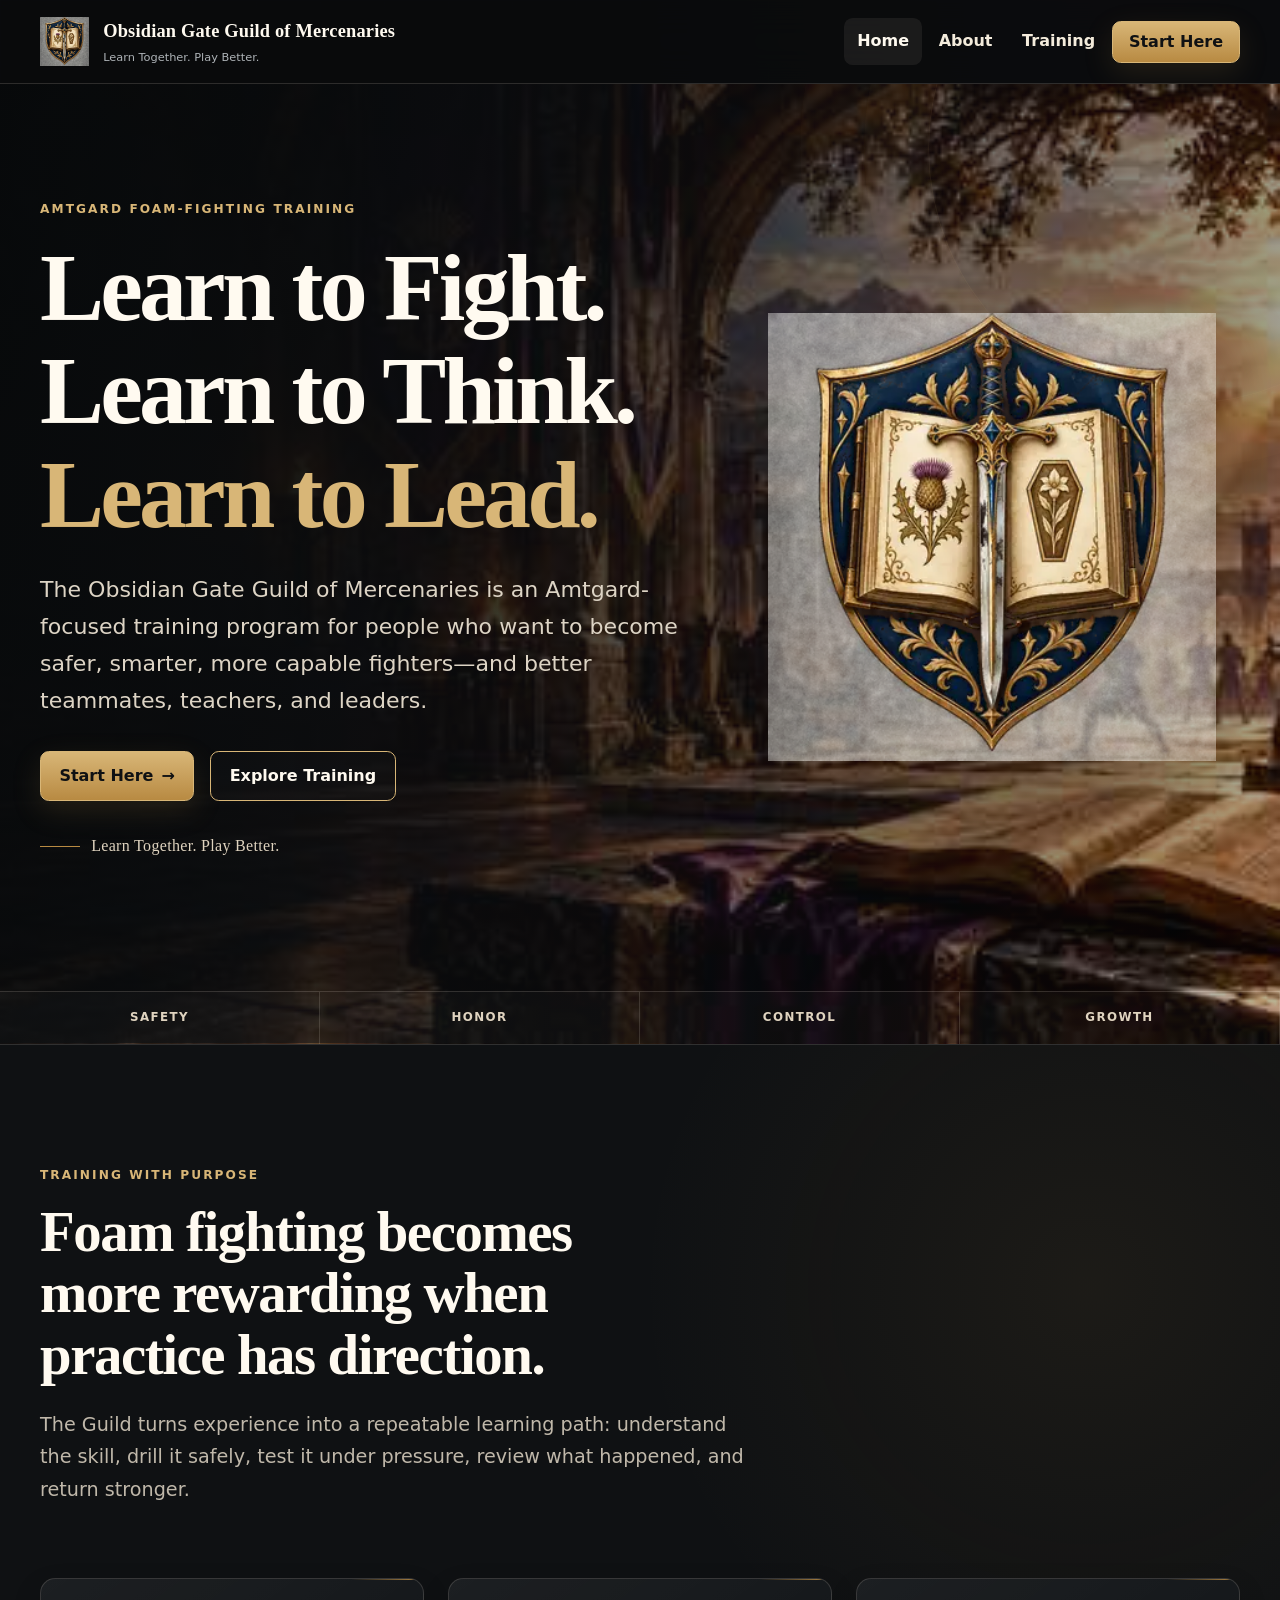
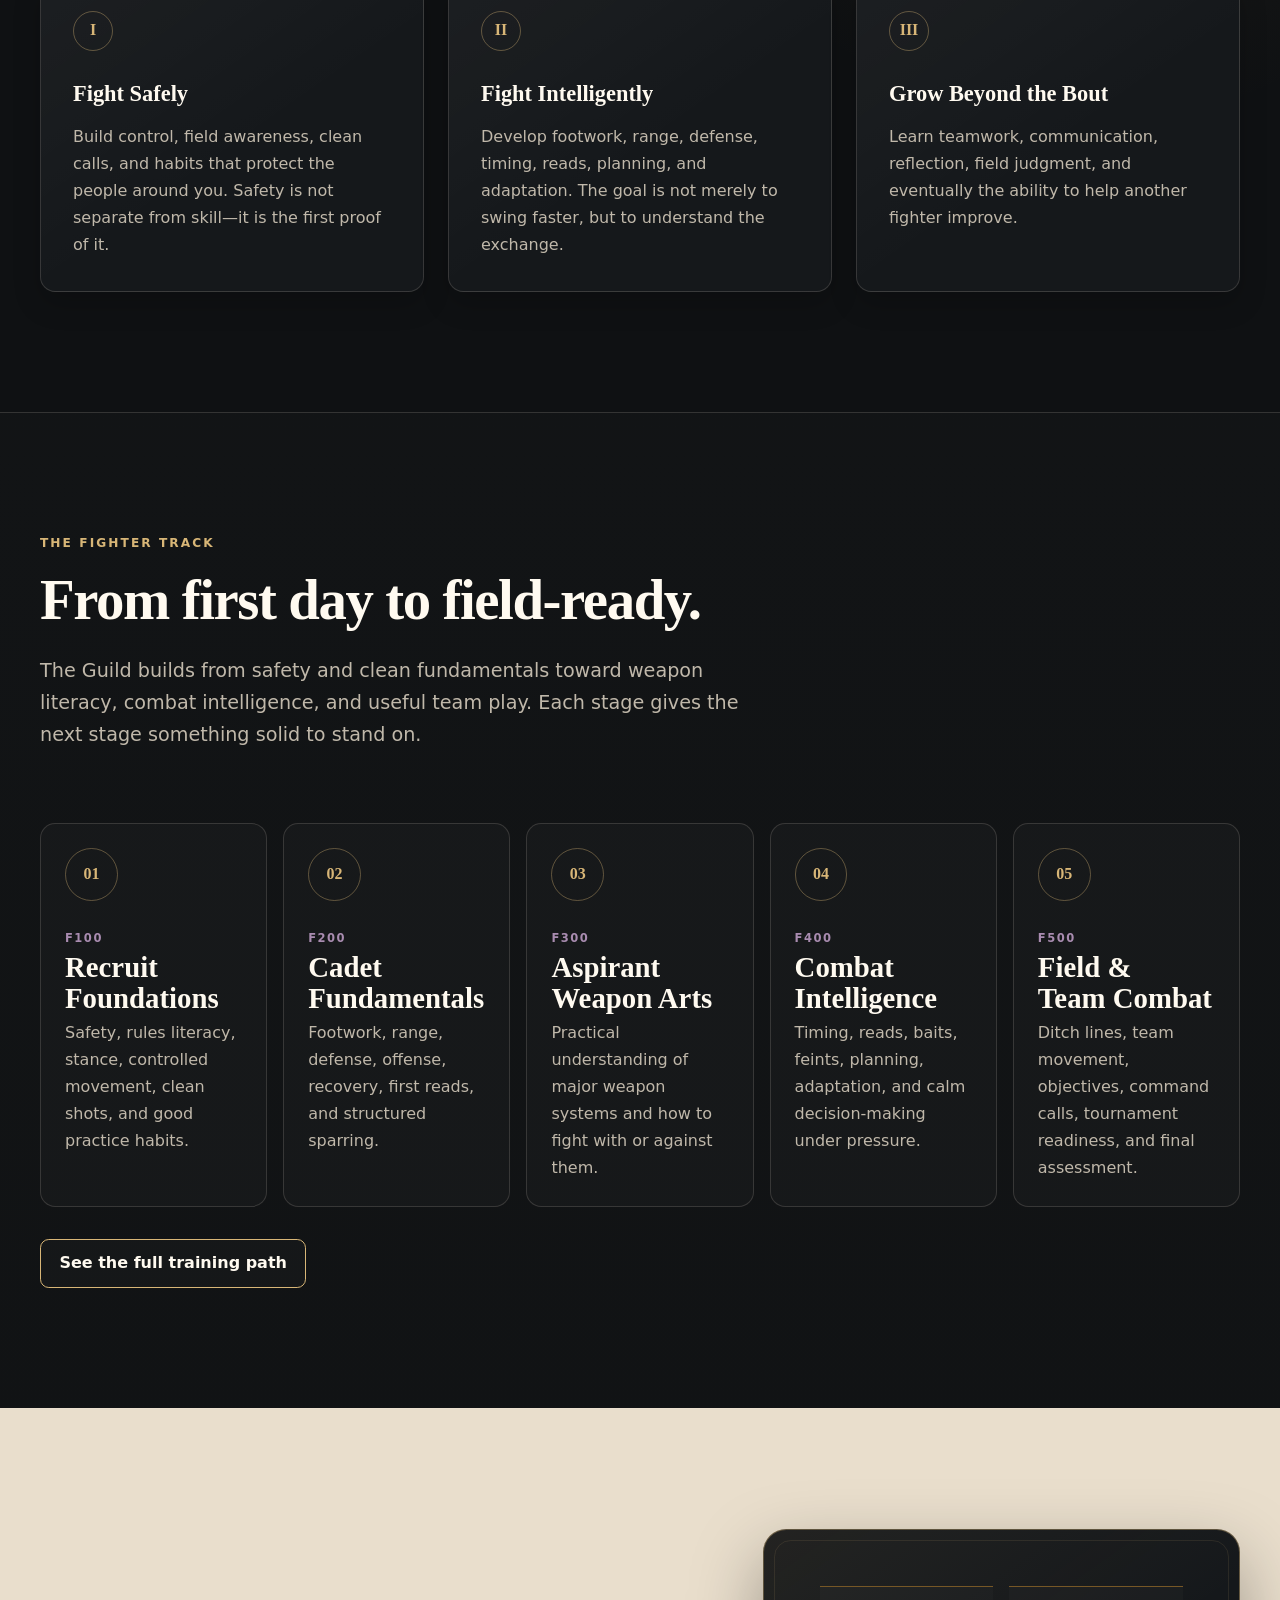
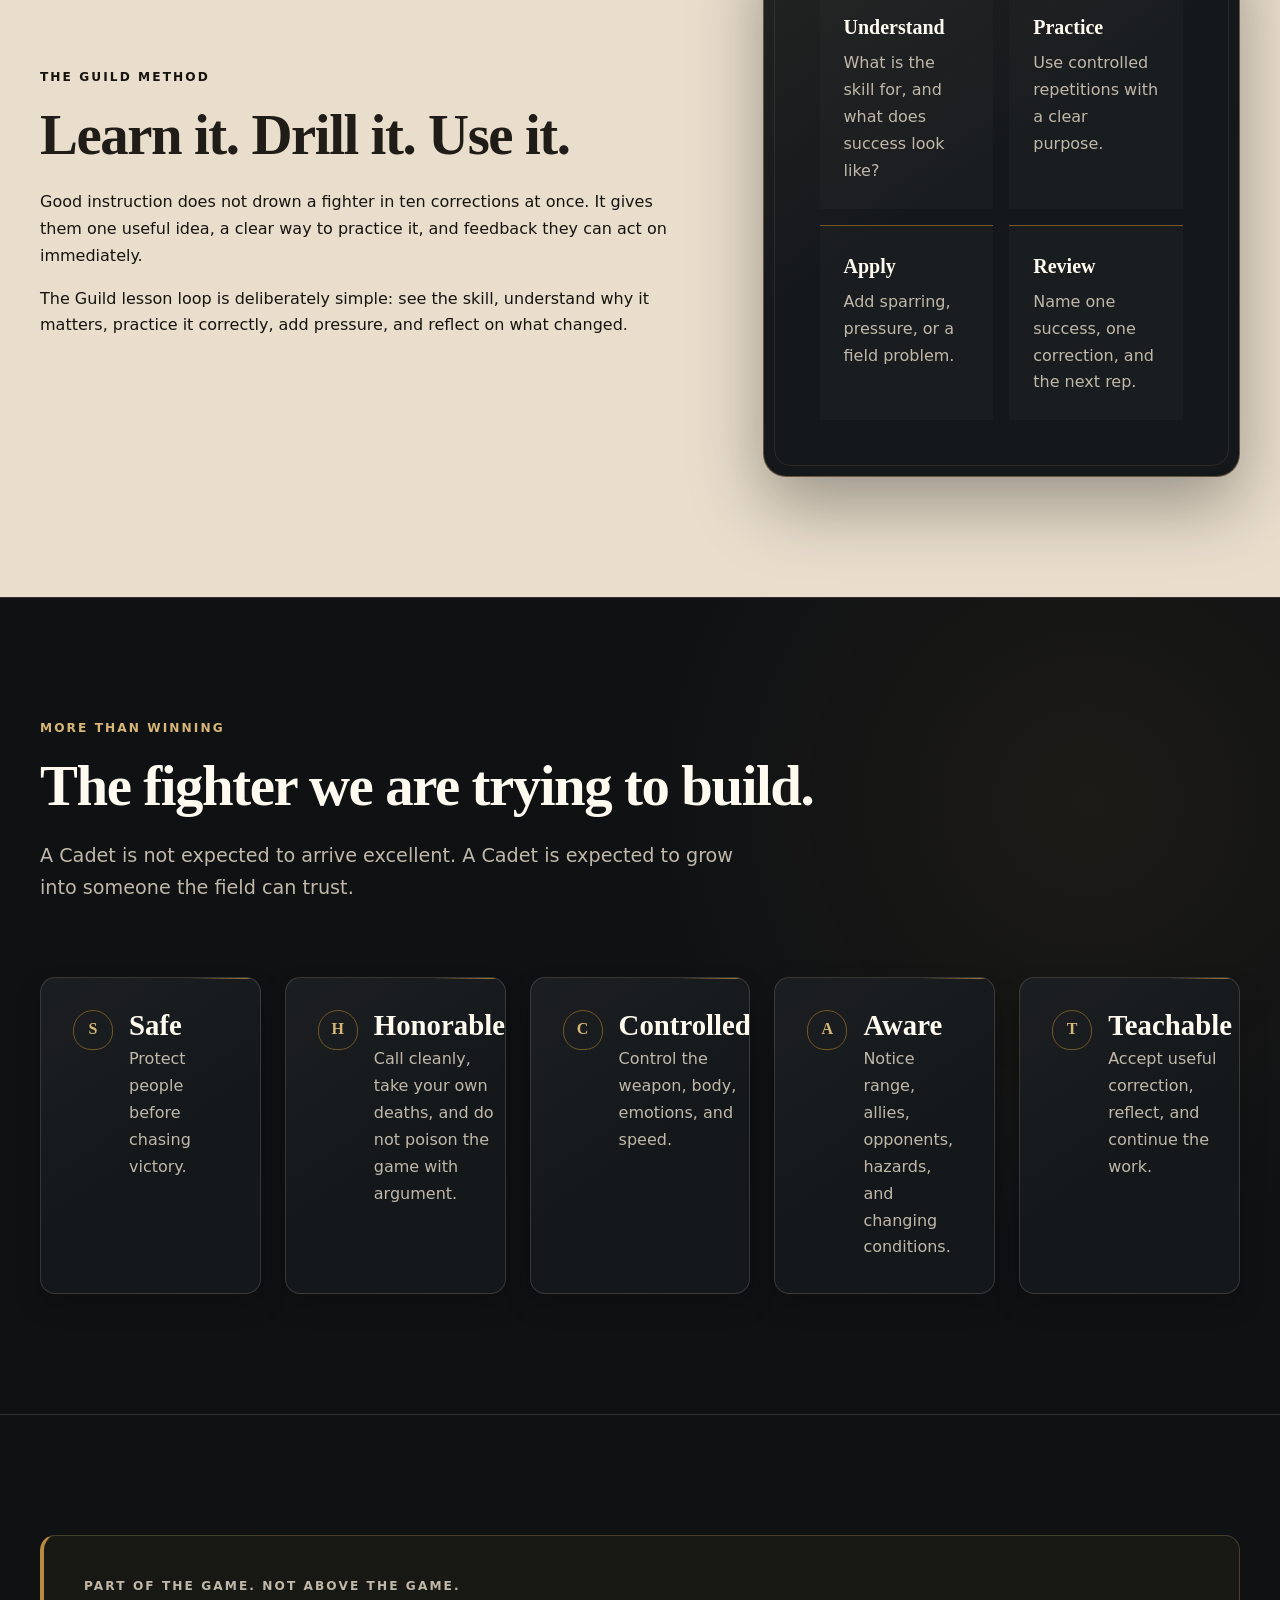
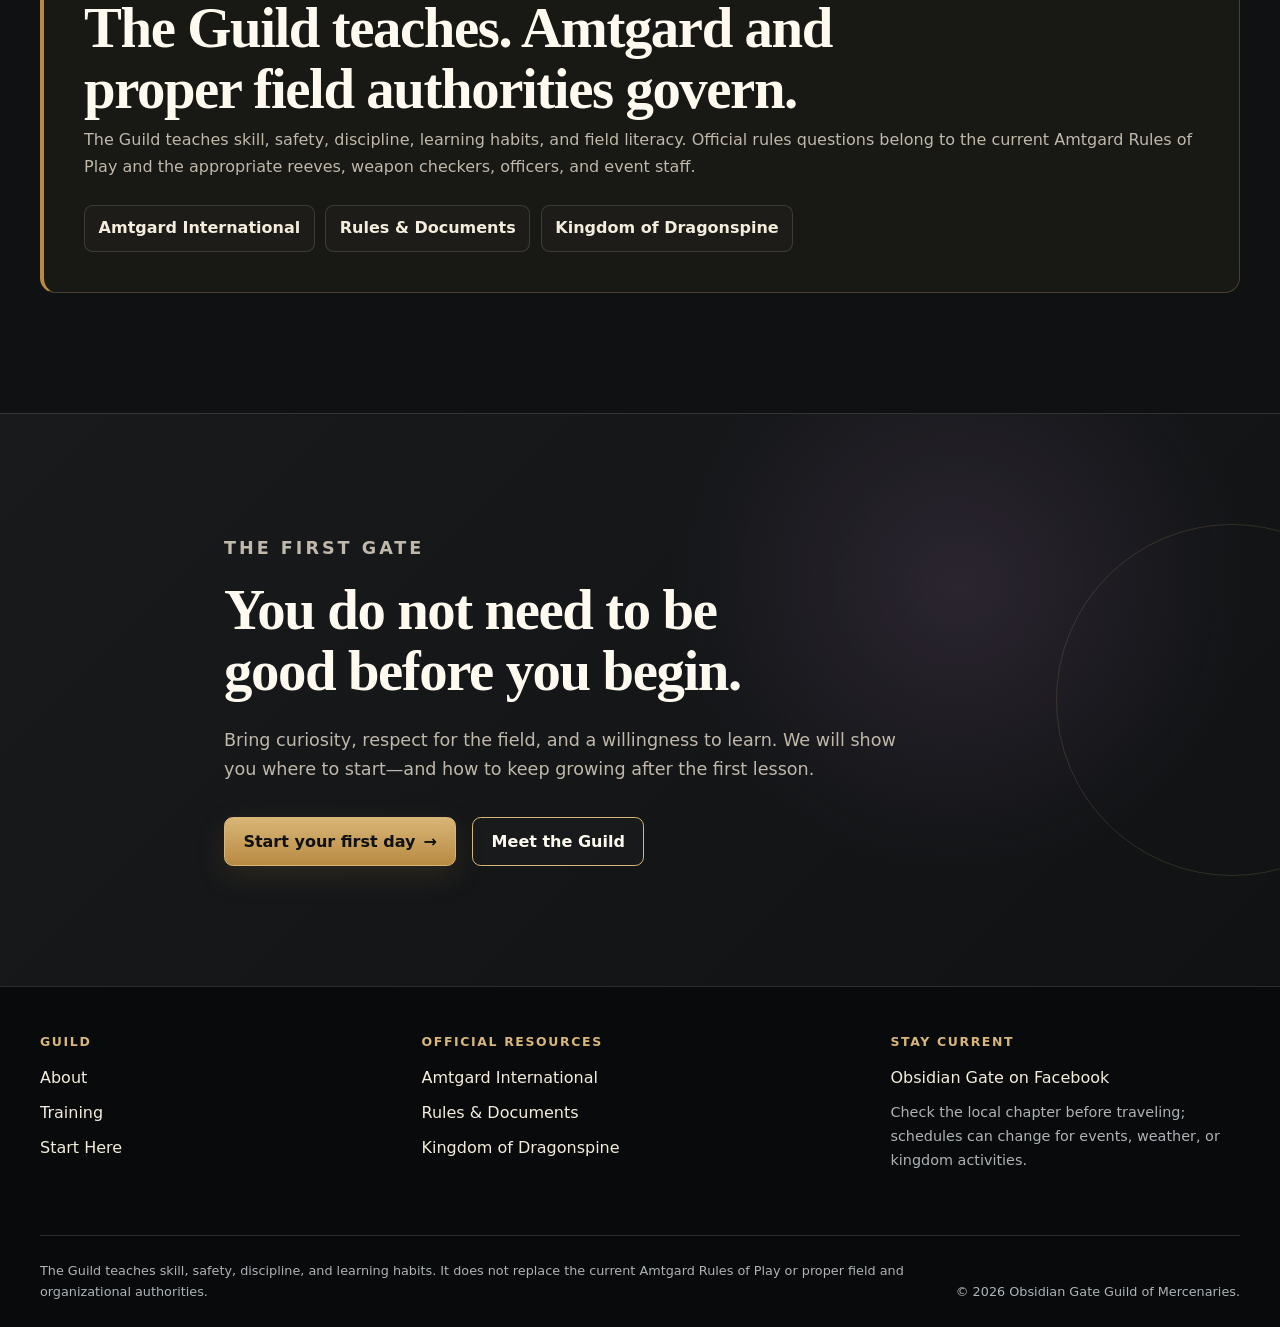
==== commit bcda6fed: "Rebrand Academy as Obsidian Gate Guild of Mercenaries" ====
--- a/index.html
+++ b/index.html
@@ -3,15 +3,15 @@
 <head>
   <meta charset="utf-8">
   <meta name="viewport" content="width=device-width, initial-scale=1">
-  <meta name="description" content="Structured Amtgard foam-fighting training focused on safety, skill, strategy, teamwork, and leadership at the Academy of Mercenary Arts.">
+  <meta name="description" content="Structured Amtgard foam-fighting training focused on safety, skill, strategy, teamwork, and leadership at the Obsidian Gate Guild of Mercenaries.">
   <meta property="og:type" content="website">
-  <meta property="og:site_name" content="Academy of Mercenary Arts">
-  <meta property="og:title" content="Academy of Mercenary Arts | Learn to Fight. Learn to Think. Learn to Lead.">
+  <meta property="og:site_name" content="Obsidian Gate Guild of Mercenaries">
+  <meta property="og:title" content="Obsidian Gate Guild of Mercenaries | Learn to Fight. Learn to Think. Learn to Lead.">
   <meta property="og:description" content="Discover structured Amtgard foam-fighting training built around safety, skill, strategy, teamwork, and long-term growth.">
   <meta property="og:url" content="https://blimblam666.github.io/AMARecruitmentSite/">
   <meta name="theme-color" content="#0f1113">
   <link rel="canonical" href="https://blimblam666.github.io/AMARecruitmentSite/">
-  <title>Academy of Mercenary Arts | Amtgard Foam-Fighting Training</title>
+  <title>Obsidian Gate Guild of Mercenaries | Amtgard Foam-Fighting Training</title>
   <link rel="icon" href="./favicon.svg" type="image/svg+xml">
   <link rel="stylesheet" href="./assets/css/site.css">
   <script defer src="./js/site.js"></script>
@@ -21,11 +21,11 @@
 
   <header class="site-header" data-site-header>
     <div class="container header-inner">
-      <a class="brand" href="./" aria-label="Academy of Mercenary Arts home">
+      <a class="brand" href="./" aria-label="Obsidian Gate Guild of Mercenaries home">
         <span class="brand-mark" aria-hidden="true">AMA</span>
         <span class="brand-copy">
-          <strong>Academy of Mercenary Arts</strong>
-          <span>Developing Fighters. Building Warlords.</span>
+          <strong>Obsidian Gate Guild of Mercenaries</strong>
+          <span>Learn Together. Play Better.</span>
         </span>
       </a>
 
@@ -51,12 +51,12 @@
         <div class="hero-copy">
           <p class="eyebrow">AMTGARD FOAM-FIGHTING TRAINING</p>
           <h1>Learn to Fight. Learn to Think. <em>Learn to Lead.</em></h1>
-          <p class="lede">The Academy of Mercenary Arts is an Amtgard-focused training program for people who want to become safer, smarter, more capable fighters—and better teammates, teachers, and leaders.</p>
+          <p class="lede">The Obsidian Gate Guild of Mercenaries is an Amtgard-focused training program for people who want to become safer, smarter, more capable fighters—and better teammates, teachers, and leaders.</p>
           <div class="button-row">
             <a class="button" href="./start/">Start Here <span aria-hidden="true">→</span></a>
             <a class="button button-secondary" href="./training/">Explore Training</a>
           </div>
-          <p class="hero-motto">Developing Fighters. Building Warlords.</p>
+          <p class="hero-motto">Learn Together. Play Better.</p>
         </div>
 
         <div class="hero-visual" aria-hidden="true">
@@ -68,7 +68,7 @@
         </div>
       </div>
 
-      <div class="trust-strip" aria-label="Academy values">
+      <div class="trust-strip" aria-label="Guild values">
         <span>Safety</span>
         <span>Honor</span>
         <span>Control</span>
@@ -81,7 +81,7 @@
         <div class="section-heading">
           <p class="eyebrow">TRAINING WITH PURPOSE</p>
           <h2>Foam fighting becomes more rewarding when practice has direction.</h2>
-          <p>The Academy turns experience into a repeatable learning path: understand the skill, drill it safely, test it under pressure, review what happened, and return stronger.</p>
+          <p>The Guild turns experience into a repeatable learning path: understand the skill, drill it safely, test it under pressure, review what happened, and return stronger.</p>
         </div>
 
         <div class="card-grid three">
@@ -111,10 +111,10 @@
         <div class="section-heading">
           <p class="eyebrow">THE FIGHTER TRACK</p>
           <h2>From first day to field-ready.</h2>
-          <p>The Academy builds from safety and clean fundamentals toward weapon literacy, combat intelligence, and useful team play. Each stage gives the next stage something solid to stand on.</p>
-        </div>
-
-        <div class="path" aria-label="Academy Fighter Track progression">
+          <p>The Guild builds from safety and clean fundamentals toward weapon literacy, combat intelligence, and useful team play. Each stage gives the next stage something solid to stand on.</p>
+        </div>
+
+        <div class="path" aria-label="Guild Fighter Track progression">
           <article class="path-step">
             <div>
               <span class="path-code">F100</span>
@@ -165,10 +165,10 @@
     <section class="section section-parchment">
       <div class="container split">
         <div class="text-block">
-          <p class="eyebrow">THE ACADEMY METHOD</p>
+          <p class="eyebrow">THE GUILD METHOD</p>
           <h2>Learn it. Drill it. Use it.</h2>
           <p>Good instruction does not drown a fighter in ten corrections at once. It gives them one useful idea, a clear way to practice it, and feedback they can act on immediately.</p>
-          <p>The Academy lesson loop is deliberately simple: see the skill, understand why it matters, practice it correctly, add pressure, and reflect on what changed.</p>
+          <p>The Guild lesson loop is deliberately simple: see the skill, understand why it matters, practice it correctly, add pressure, and reflect on what changed.</p>
         </div>
 
         <div class="forge-panel">
@@ -232,8 +232,8 @@
         <div class="authority">
           <div>
             <p class="eyebrow">PART OF THE GAME. NOT ABOVE THE GAME.</p>
-            <h2>The Academy teaches. Amtgard and proper field authorities govern.</h2>
-            <p>The Academy teaches skill, safety, discipline, learning habits, and field literacy. Official rules questions belong to the current Amtgard Rules of Play and the appropriate reeves, weapon checkers, officers, and event staff.</p>
+            <h2>The Guild teaches. Amtgard and proper field authorities govern.</h2>
+            <p>The Guild teaches skill, safety, discipline, learning habits, and field literacy. Official rules questions belong to the current Amtgard Rules of Play and the appropriate reeves, weapon checkers, officers, and event staff.</p>
           </div>
 
           <div class="resource-links" aria-label="Official resources">
@@ -252,7 +252,7 @@
         <p>Bring curiosity, respect for the field, and a willingness to learn. We will show you where to start—and how to keep growing after the first lesson.</p>
         <div class="button-row">
           <a class="button" href="./start/">Start your first day <span aria-hidden="true">→</span></a>
-          <a class="button button-secondary" href="./about/">Meet the Academy</a>
+          <a class="button button-secondary" href="./about/">Meet the Guild</a>
         </div>
       </div>
     </section>
@@ -261,7 +261,7 @@
   <footer class="site-footer">
     <div class="container footer-grid">
       <section>
-        <h2>Academy</h2>
+        <h2>Guild</h2>
         <a href="./about/">About</a>
         <a href="./training/">Training</a>
         <a href="./start/">Start Here</a>
@@ -282,9 +282,10 @@
     </div>
 
     <div class="container footer-bottom">
-      <p>The Academy teaches skill, safety, discipline, and learning habits. It does not replace the current Amtgard Rules of Play or proper field and organizational authorities.</p>
-      <p>&copy; <span data-current-year>2026</span> Academy of Mercenary Arts.</p>
+      <p>The Guild teaches skill, safety, discipline, and learning habits. It does not replace the current Amtgard Rules of Play or proper field and organizational authorities.</p>
+      <p>&copy; <span data-current-year>2026</span> Obsidian Gate Guild of Mercenaries.</p>
     </div>
   </footer>
 </body>
 </html>
+
--- a/assets/css/site.css
+++ b/assets/css/site.css
@@ -1620,3 +1620,223 @@
     animation-iteration-count: 1 !important;
   }
 }
+
+
+/* Parchment sections can contain dark inset panels. Restore light panel text
+   instead of inheriting the parchment section's dark reading color. */
+.section-parchment .forge-panel,
+.section-parchment .role-card {
+  color: var(--text);
+}
+
+.section-parchment .forge-panel h3,
+.section-parchment .forge-panel h4,
+.section-parchment .forge-panel strong,
+.section-parchment .role-card h3,
+.section-parchment .role-card h4,
+.section-parchment .role-card strong {
+  color: var(--bone-50);
+}
+
+.section-parchment .forge-panel p,
+.section-parchment .forge-panel span,
+.section-parchment .role-card p {
+  color: var(--muted);
+}
+
+.section-parchment .forge-panel .eyebrow,
+.section-parchment .role-card .role-label {
+  color: var(--brass-300);
+}
+
+@media (min-width: 62rem) {
+  /* The method panel lives inside one half of a split layout; four columns
+     are too narrow there, so keep the four steps as a readable 2x2 grid. */
+  .forge-panel .process-grid {
+    grid-template-columns: repeat(2, minmax(0, 1fr));
+  }
+}
+
+
+/* Readability fixes requested after live review. */
+.section-parchment .text-block p {
+  color: #17130f;
+}
+
+.section-parchment .method-strip span {
+  background: rgba(32, 28, 24, 0.045);
+  color: #1f1a15;
+}
+
+.section-parchment .method-strip small {
+  color: #574b3e;
+}
+
+.section-parchment .forge-panel .equipment-copy {
+  color: var(--bone-50);
+}
+
+/* Art pass */
+.hero {
+  background-image:
+    linear-gradient(105deg, rgba(9,11,12,.97) 5%, rgba(15,17,19,.85) 50%, rgba(23,20,24,.72) 100%),
+    url("../images/hero-academy-forge.svg");
+  background-size: cover;
+  background-position: center;
+}
+
+.page-hero {
+  background-image:
+    linear-gradient(135deg, rgba(18,21,23,.97), rgba(11,13,14,.84)),
+    url("../images/academy-gate-background.svg");
+  background-size: cover;
+  background-position: center;
+}
+
+.training-art-band {
+  position: relative;
+  overflow: hidden;
+  background:
+    linear-gradient(90deg, rgba(9,11,12,.94), rgba(9,11,12,.76)),
+    url("../images/training-yard.svg") center / cover no-repeat;
+}
+
+.training-art-band::before {
+  position: absolute;
+  inset: 0;
+  background: linear-gradient(180deg, transparent 55%, rgba(9,11,12,.7));
+  content: "";
+  pointer-events: none;
+}
+
+.training-art-band > .container {
+  position: relative;
+  z-index: 1;
+}
+
+.start-art-panel {
+  position: relative;
+  overflow: hidden;
+  background:
+    linear-gradient(145deg, rgba(23,25,27,.93), rgba(15,17,19,.9)),
+    url("../images/open-gate-path.svg") center / cover no-repeat;
+}
+
+.art-medallion {
+  position: absolute;
+  right: clamp(1rem, 5vw, 4rem);
+  bottom: clamp(1rem, 4vw, 3rem);
+  width: min(22vw, 10rem);
+  opacity: .22;
+  pointer-events: none;
+}
+
+/* Cinematic Guild artwork approved for the live hero background. */
+.hero {
+  background-image:
+    linear-gradient(105deg, rgba(7,9,10,.98) 0%, rgba(10,12,14,.93) 31%, rgba(12,14,16,.64) 58%, rgba(10,9,10,.28) 100%),
+    url("[data-uri]");
+  background-size: cover;
+  background-position: center;
+  background-repeat: no-repeat;
+}
+
+@media (max-width: 47.99rem) {
+  .hero {
+    background-position: 62% center;
+  }
+}
+
+/* Official Guild crest — shield, open book, centered thistle on the left page,
+   coffin-and-flower emblem on the right page, and ornate sword. */
+:root {
+  --academy-crest: url("[data-uri]");
+}
+
+.brand-mark {
+  width: 3.1rem;
+  aspect-ratio: 1;
+  border: 0;
+  border-radius: 0;
+  background: var(--academy-crest) center / contain no-repeat;
+  color: transparent;
+  box-shadow: none;
+  font-size: 0;
+}
+
+.brand-mark::after {
+  display: none;
+}
+
+.hero-visual {
+  min-height: 29rem;
+}
+
+.forge-seal {
+  width: min(82vw, 28rem);
+  aspect-ratio: 1;
+  border: 0;
+  border-radius: 0;
+  background: var(--academy-crest) center / contain no-repeat;
+  box-shadow: none;
+  filter: drop-shadow(0 1.6rem 2.4rem rgba(0,0,0,.48));
+}
+
+.forge-seal::before,
+.forge-seal .sword-glyph,
+.forge-seal .book-glyph,
+.forge-seal .seal-caption {
+  display: none;
+}
+
+@media (max-width: 47.99rem) {
+  .hero-visual {
+    min-height: 21rem;
+  }
+
+  .forge-seal {
+    width: min(84vw, 23rem);
+  }
+}
+
+/* Unique cinematic Guild hero backgrounds for About, Training, and Start Here. */
+.page-hero-about {
+  background-image:
+    linear-gradient(100deg, rgba(7,9,10,.96) 0%, rgba(8,10,12,.88) 34%, rgba(11,13,15,.48) 62%, rgba(10,9,11,.18) 100%),
+    url("[data-uri]